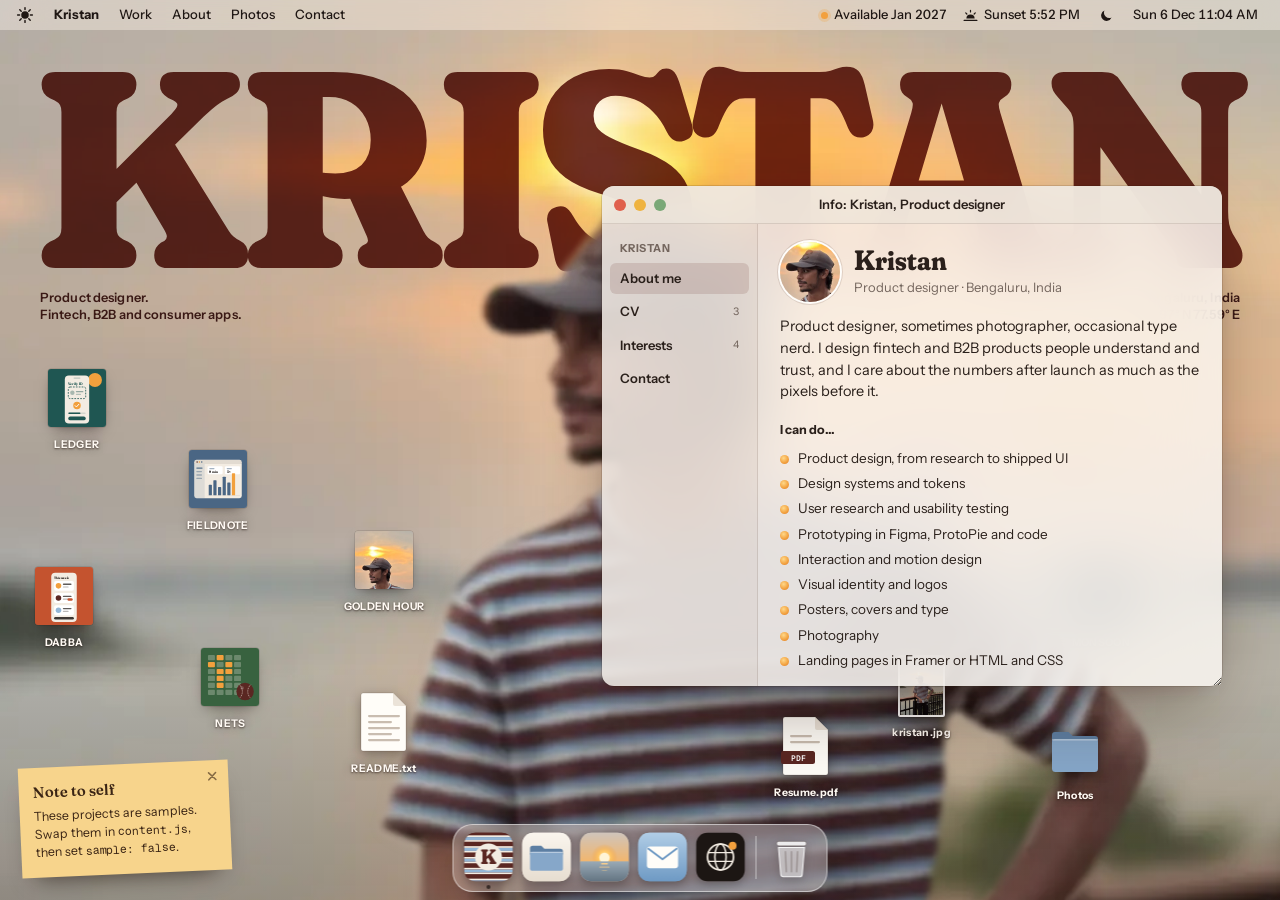
==== index.html @ abff225b "Add desktop-style portfolio built around the sunset photo A one-page portfolio laid out as a desktop" ====
<!doctype html>
<html lang="en">
<head>
<meta charset="utf-8">
<meta name="viewport" content="width=device-width, initial-scale=1, viewport-fit=cover">
<title>Kristan OS</title>
<meta name="description" content="Kristan is a product designer in Bengaluru. Open the files on this desktop to see projects, photos and how to get in touch.">
<meta property="og:title" content="Kristan OS">
<meta property="og:description" content="The portfolio of Kristan, a product designer in Bengaluru, set up as a desktop.">
<meta property="og:image" content="assets/kristan.webp">
<meta name="theme-color" content="#b9aea6">
<!-- BUILD:HEAD -->
<link rel="preconnect" href="https://fonts.googleapis.com">
<link rel="preconnect" href="https://fonts.gstatic.com" crossorigin>
<link rel="stylesheet" href="https://fonts.googleapis.com/css2?family=Fraunces:ital,opsz,wght,SOFT,WONK@0,9..144,100..900,0..100,0..1;1,9..144,100..900,0..100,0..1&family=Instrument+Sans:ital,wdth,wght@0,75..100,400..700;1,75..100,400..700&family=Geist+Mono:wght@400..600&display=swap">
<link rel="preload" as="image" href="assets/wall.webp">
<link rel="preload" as="image" href="assets/wall-person.webp">
<link rel="stylesheet" href="styles.css">
<script>
  try {
    var t = localStorage.getItem("kos-theme");
    if (t === "dark" || t === "light") document.documentElement.setAttribute("data-theme", t);
  } catch (e) {}
  document.documentElement.classList.add("js");
</script>
<!-- /BUILD:HEAD -->
</head>
<body>
<!-- BUILD:BODY -->
<div class="os booting" id="os">

  <div class="wall" id="wall">
    <img class="wall-img wall-bg" id="wallBg" src="assets/wall.webp" alt="" width="1200" height="1600" decoding="async">
    <h1 class="masthead" id="masthead"><span class="mh-word" id="mhWord">Kristan</span><i class="mh-probe" id="mhProbe" aria-hidden="true"></i><span class="sr-only">, product designer in Bengaluru</span></h1>
    <img class="wall-img wall-fg" id="wallFg" src="assets/wall-person.webp" alt="" width="1200" height="1600" decoding="async">
    <div class="wall-shade" aria-hidden="true"></div>
  </div>

  <header class="menubar" id="menubar">
    <div class="mb-left">
      <button class="mb-btn mb-logo" id="logoBtn" type="button" aria-haspopup="menu" aria-expanded="false" aria-controls="logoMenu" aria-label="Site menu"></button>
      <button class="mb-btn mb-app" type="button" data-open="about" id="mbName">Kristan</button>
      <nav class="mb-menus" aria-label="Windows">
        <button class="mb-btn" type="button" data-open="work">Work</button>
        <button class="mb-btn" type="button" data-open="about">About</button>
        <button class="mb-btn" type="button" data-open="photos">Photos</button>
        <button class="mb-btn" type="button" data-open="mail">Contact</button>
      </nav>
    </div>
    <div class="mb-right">
      <span class="mb-item mb-status" id="mbStatus" hidden><i aria-hidden="true"></i><span></span></span>
      <span class="mb-item mb-sunset" id="mbSunset" hidden></span>
      <button class="mb-btn mb-theme" id="themeBtn" type="button"></button>
      <span class="mb-item mb-clock" id="mbClock"></span>
    </div>
    <div class="menu" id="logoMenu" role="menu" aria-labelledby="logoBtn" hidden>
      <button type="button" role="menuitem" data-open="system">About this desktop</button>
      <hr>
      <button type="button" role="menuitem" data-action="cleanup">Clean up icons</button>
      <button type="button" role="menuitem" data-action="closeall">Close all windows</button>
      <hr>
      <button type="button" role="menuitem" data-action="theme">Switch appearance</button>
    </div>
  </header>

  <main class="desktop" id="desktop" aria-label="Desktop">
    <p class="coverline coverline-l" id="coverL"></p>
    <p class="coverline coverline-r" id="coverR"></p>
    <ul class="icons" id="icons" aria-label="Files on the desktop"></ul>
    <div class="band" id="band" hidden></div>
    <aside class="sticky" id="sticky" hidden></aside>
    <p class="hint" id="hint" role="status" aria-live="polite"></p>
  </main>

  <div class="windows" id="windows"></div>

  <nav class="dock" id="dock" aria-label="Dock"><ul class="dock-row" id="dockRow"></ul></nav>

  <div class="toast" id="toast" role="status" aria-live="polite"></div>

  <noscript><p class="noscript">This desktop needs JavaScript. Write to Kristan at hello@kristan.design.</p></noscript>
</div>
<script src="content.js"></script>
<script src="main.js"></script>
<!-- /BUILD:BODY -->
</body>
</html>
---- styles.css ----
/* Layout: a desktop. The sunset photo is the wallpaper, the name sits behind the head like a
   magazine masthead, files float around it, windows open on top and a dock sits at the bottom. */
:root {
  /* Palette, taken from the photo */
  --sun: #f2a03d;        /* the sun breaking through */
  --oxblood: #5a2722;    /* shirt stripe */
  --sky-stripe: #93b6d6; /* shirt stripe */
  --cream: #f3ece2;      /* shirt stripe */
  --ink: #1c1613;        /* track pants */

  --font-display: "Fraunces", "Iowan Old Style", "Palatino Linotype", Georgia, serif;
  --font-ui: "Instrument Sans", ui-sans-serif, system-ui, -apple-system, "Segoe UI", Roboto, sans-serif;
  --font-mono: "Geist Mono", ui-monospace, "SF Mono", Menlo, Consolas, monospace;

  --bg: #b4aaa3;
  --masthead: #6e2f27;
  --masthead-blend: multiply;
  --coverline: #3a1915;
  --label: #fffaf4;
  --label-shadow: rgb(30 16 12 / 0.62);
  --select: #5a2722;
  --select-fg: #fff7ee;
  --focus: #5a2722;

  --win-bg: rgb(250 246 241 / 0.86);
  --win-panel: #fffdfa;
  --win-line: rgb(70 45 35 / 0.13);
  --win-fg: #2a201b;
  --win-muted: #74665e;
  --win-title: rgb(236 228 219 / 0.6);
  --win-side: rgb(90 50 35 / 0.045);
  --win-shadow: 0 34px 80px -24px rgb(45 22 12 / 0.5), 0 10px 24px -12px rgb(45 22 12 / 0.25), 0 0 0 0.5px rgb(45 22 12 / 0.28);
  --link: #8c3a26;
  --chip: rgb(90 39 34 / 0.08);
  --chip-strong: rgb(90 39 34 / 0.14);

  --bar-bg: rgb(250 244 236 / 0.42);
  --bar-fg: #1f1714;
  --bar-hover: rgb(40 20 10 / 0.1);
  --menu-bg: rgb(250 246 240 / 0.92);
  --dock-bg: rgb(255 250 244 / 0.3);
  --dock-line: rgb(255 255 255 / 0.5);
  --wall-bright: 1;
  --sticky: #f7d48c;
  --sticky-fg: #3a2414;

  --light-close: #e0604c;
  --light-min: #efb340;
  --light-zoom: #7aa877;
  --light-off: rgb(70 45 35 / 0.18);

  --bar-h: 30px;
  --dock-reserve: 96px;
  color-scheme: light;
}

@media (prefers-color-scheme: dark) {
  :root:not([data-theme="light"]) {
    --bg: #1d1714;
    --masthead: #f7dcbc;
    --masthead-blend: normal;
    --coverline: #fff3e6;
    --select: #b8543a;
    --select-fg: #ffffff;
    --focus: #f2a03d;
    --win-bg: rgb(33 26 23 / 0.86);
    --win-panel: rgb(255 238 222 / 0.05);
    --win-line: rgb(255 228 205 / 0.11);
    --win-fg: #f3eae0;
    --win-muted: #b5a598;
    --win-title: rgb(52 42 37 / 0.55);
    --win-side: rgb(255 230 210 / 0.035);
    --win-shadow: 0 34px 80px -20px rgb(0 0 0 / 0.7), 0 0 0 0.5px rgb(255 230 210 / 0.16);
    --link: #f1a780;
    --chip: rgb(255 220 190 / 0.08);
    --chip-strong: rgb(255 220 190 / 0.15);
    --bar-bg: rgb(26 19 16 / 0.5);
    --bar-fg: #f6ede4;
    --bar-hover: rgb(255 240 225 / 0.14);
    --menu-bg: rgb(38 30 26 / 0.94);
    --dock-bg: rgb(32 24 20 / 0.4);
    --dock-line: rgb(255 240 225 / 0.14);
    --wall-bright: 0.64;
    --light-off: rgb(255 228 205 / 0.18);
    color-scheme: dark;
  }
}
:root[data-theme="dark"] {
  --bg: #1d1714;
  --masthead: #f7dcbc;
  --masthead-blend: normal;
  --coverline: #fff3e6;
  --select: #b8543a;
  --select-fg: #ffffff;
  --focus: #f2a03d;
  --win-bg: rgb(33 26 23 / 0.86);
  --win-panel: rgb(255 238 222 / 0.05);
  --win-line: rgb(255 228 205 / 0.11);
  --win-fg: #f3eae0;
  --win-muted: #b5a598;
  --win-title: rgb(52 42 37 / 0.55);
  --win-side: rgb(255 230 210 / 0.035);
  --win-shadow: 0 34px 80px -20px rgb(0 0 0 / 0.7), 0 0 0 0.5px rgb(255 230 210 / 0.16);
  --link: #f1a780;
  --chip: rgb(255 220 190 / 0.08);
  --chip-strong: rgb(255 220 190 / 0.15);
  --bar-bg: rgb(26 19 16 / 0.5);
  --bar-fg: #f6ede4;
  --bar-hover: rgb(255 240 225 / 0.14);
  --menu-bg: rgb(38 30 26 / 0.94);
  --dock-bg: rgb(32 24 20 / 0.4);
  --dock-line: rgb(255 240 225 / 0.14);
  --wall-bright: 0.64;
  --light-off: rgb(255 228 205 / 0.18);
  color-scheme: dark;
}

/* ---------- Base ---------- */
*, *::before, *::after { box-sizing: border-box; }
[hidden] { display: none !important; }
html { height: 100%; }
body {
  height: 100%;
  margin: 0;
  overflow: hidden;
  background: var(--bg);
  color: var(--win-fg);
  font: 400 14px/1.5 var(--font-ui);
  -webkit-font-smoothing: antialiased;
  -webkit-tap-highlight-color: transparent;
}
button { font: inherit; color: inherit; }
img { max-width: 100%; }
:focus-visible { outline: 2px solid var(--focus); outline-offset: 2px; }
.sr-only {
  position: absolute !important; width: 1px; height: 1px; padding: 0; margin: -1px;
  overflow: hidden; clip: rect(0 0 0 0); white-space: nowrap; border: 0;
}

.os {
  position: relative;
  height: 100%;
  overflow: hidden;
  isolation: isolate;
  user-select: none;
  -webkit-user-select: none;
}

/* ---------- Wallpaper ---------- */
.wall {
  position: absolute;
  inset: 0;
  z-index: 0;
  overflow: hidden;
  background: #b9afa8;
  animation: focus-pull 1.5s cubic-bezier(0.2, 0.7, 0.2, 1) both;
}
@keyframes focus-pull {
  from { filter: blur(22px) saturate(1.25); transform: scale(1.05); }
}
.wall-img {
  position: absolute;
  filter: brightness(var(--wall-bright));
  inset: 0;
  width: 100%;
  height: 100%;
  object-fit: cover;
  object-position: 46% 30%;
  max-width: none;
  pointer-events: none;
}
.js .wall-img { inset: auto; }
.wall-bg { z-index: 0; }
.wall-fg { z-index: 2; }
.wall-shade {
  position: absolute;
  inset: 0;
  z-index: 3;
  pointer-events: none;
  background: linear-gradient(to top, rgb(20 10 6 / 0.22), rgb(20 10 6 / 0) 26%);
}

.masthead {
  position: absolute;
  z-index: 1;
  left: 0;
  top: 9%;
  margin: 0;
  font-family: var(--font-display);
  font-weight: 800;
  font-size: 17vw;
  font-variation-settings: "opsz" 144, "SOFT" 100, "WONK" 0;
  line-height: 1;
  letter-spacing: -0.035em;
  text-transform: uppercase;
  white-space: nowrap;
  color: var(--masthead);
  mix-blend-mode: var(--masthead-blend);
  pointer-events: none;
  user-select: none;
}
.mh-word { display: inline-block; }
.mh-probe { display: inline-block; width: 0; height: 0; vertical-align: baseline; }

/* ---------- Menu bar ---------- */
.menubar {
  position: absolute;
  z-index: 50;
  inset: 0 0 auto 0;
  height: calc(var(--bar-h) + env(safe-area-inset-top, 0px));
  padding-top: env(safe-area-inset-top, 0px);
  padding-left: max(16px, env(safe-area-inset-left, 0px));
  padding-right: max(16px, env(safe-area-inset-right, 0px));
  display: flex;
  align-items: center;
  justify-content: space-between;
  gap: 12px;
  background: var(--bar-bg);
  -webkit-backdrop-filter: blur(22px) saturate(1.6);
  backdrop-filter: blur(22px) saturate(1.6);
  color: var(--bar-fg);
  font-size: 13px;
  font-weight: 500;
}
.mb-left, .mb-right, .mb-menus { display: flex; align-items: center; gap: 2px; min-width: 0; }
.mb-right { gap: 4px; }
.mb-btn {
  height: 24px;
  padding: 0 9px;
  border: 0;
  border-radius: 6px;
  background: none;
  cursor: default;
  white-space: nowrap;
  display: inline-flex;
  align-items: center;
  gap: 6px;
}
.mb-btn:hover, .mb-btn[aria-expanded="true"] { background: var(--bar-hover); }
.mb-logo { margin-left: -9px; }
.mb-logo svg { width: 18px; height: 18px; }
.mb-app { font-weight: 700; }
.mb-item { display: inline-flex; align-items: center; gap: 6px; padding: 0 6px; white-space: nowrap; font-variant-numeric: tabular-nums; }
.mb-status i {
  width: 7px; height: 7px; border-radius: 50%;
  background: var(--sun);
  box-shadow: 0 0 0 3px rgb(242 160 61 / 0.25);
}
.mb-sunset svg { width: 15px; height: 15px; }
.mb-theme svg { width: 15px; height: 15px; }

.menu {
  position: absolute;
  top: calc(var(--bar-h) + env(safe-area-inset-top, 0px) + 2px);
  left: max(8px, env(safe-area-inset-left, 0px));
  min-width: 220px;
  padding: 5px;
  border-radius: 10px;
  background: var(--menu-bg);
  -webkit-backdrop-filter: blur(24px);
  backdrop-filter: blur(24px);
  box-shadow: var(--win-shadow);
  color: var(--win-fg);
  display: flex;
  flex-direction: column;
}
.menu button {
  text-align: left;
  border: 0;
  background: none;
  padding: 5px 10px;
  border-radius: 6px;
  font-size: 13px;
}
.menu button:hover, .menu button:focus-visible { background: var(--select); color: var(--select-fg); outline: none; }
.menu hr { border: 0; border-top: 1px solid var(--win-line); margin: 4px 6px; }

/* ---------- Desktop ---------- */
.desktop {
  position: absolute;
  inset: 0;
  z-index: 10;
  margin: 0;
}
.coverline {
  position: absolute;
  margin: 0;
  max-width: 30ch;
  font-size: clamp(12px, 1vw, 14px);
  font-weight: 600;
  line-height: 1.35;
  letter-spacing: 0.01em;
  color: var(--coverline);
  text-wrap: balance;
}
.coverline-r { text-align: right; }
.coverline span { display: block; }
.coverline:empty { display: none; }

.icons { list-style: none; margin: 0; padding: 0; }
.icon-li {
  position: absolute;
  width: 108px;
  animation: pop 0.55s calc(0.55s + var(--i, 0) * 45ms) cubic-bezier(0.2, 1.3, 0.4, 1) backwards;
}
@keyframes pop {
  from { transform: translateY(10px) scale(0.86); opacity: 0.35; }
}
.icon-li.is-dragging { z-index: 5; animation: none; }
.icon {
  width: 100%;
  border: 0;
  padding: 4px 2px;
  background: none;
  display: flex;
  flex-direction: column;
  align-items: center;
  gap: 5px;
  cursor: default;
  touch-action: none;
  border-radius: 8px;
}
.icon:focus-visible { outline: none; }
.icon:focus-visible .icon-thumb { outline: 2px solid var(--label); outline-offset: 2px; }
.icon-thumb {
  width: 68px;
  height: 68px;
  display: grid;
  place-items: center;
  border-radius: 8px;
}
.icon-art {
  width: 58px;
  height: 58px;
  border-radius: 3px;
  overflow: hidden;
  box-shadow: 0 6px 14px -6px rgb(20 10 6 / 0.6), 0 0 0 0.5px rgb(20 10 6 / 0.2);
  display: block;
}
.icon-art svg, .icon-art img { display: block; width: 100%; height: 100%; object-fit: cover; }
.icon-photo {
  width: 47px;
  height: 62px;
  border: 2px solid #fff;
  border-radius: 2px;
  background: #fff;
}
.icon-doc { width: 52px; height: 62px; border-radius: 0; box-shadow: none; overflow: visible; filter: drop-shadow(0 4px 6px rgb(20 10 6 / 0.35)); }
.icon-label {
  max-width: 100%;
  padding: 1px 5px 2px;
  border-radius: 4px;
  font-size: 10.5px;
  font-weight: 700;
  line-height: 1.25;
  letter-spacing: 0.03em;
  text-align: center;
  color: var(--label);
  text-shadow: 0 1px 2px var(--label-shadow), 0 0 10px rgb(20 10 6 / 0.35);
  overflow-wrap: anywhere;
}
.icon-project .icon-label { text-transform: uppercase; }
.icon.is-selected .icon-thumb { background: rgb(255 250 244 / 0.24); box-shadow: inset 0 0 0 1px rgb(255 255 255 / 0.4); }
.icon.is-selected .icon-label { background: var(--select); color: var(--select-fg); text-shadow: none; }

.band {
  position: absolute;
  z-index: 6;
  border: 1px solid rgb(255 255 255 / 0.75);
  background: rgb(255 250 244 / 0.16);
  border-radius: 2px;
  pointer-events: none;
}

.sticky {
  position: absolute;
  z-index: 4;
  left: max(20px, env(safe-area-inset-left, 0px));
  bottom: calc(26px + env(safe-area-inset-bottom, 0px));
  width: 210px;
  padding: 14px 14px 16px;
  background: var(--sticky);
  color: var(--sticky-fg);
  font-size: 12.5px;
  line-height: 1.45;
  transform: rotate(-2.5deg);
  box-shadow: 0 14px 24px -14px rgb(30 15 8 / 0.7);
  user-select: text;
}
.sticky b { display: block; font-family: var(--font-display); font-size: 15px; font-weight: 600; margin-bottom: 4px; }
.sticky code { font-family: var(--font-mono); font-size: 11.5px; }
.sticky button {
  position: absolute; top: 4px; right: 4px;
  width: 24px; height: 24px; border: 0; border-radius: 50%;
  background: none; color: inherit; opacity: 0.6; display: grid; place-items: center;
}
.sticky button:hover { opacity: 1; background: rgb(0 0 0 / 0.08); }
.sticky button svg { width: 12px; height: 12px; }

.hint {
  position: absolute;
  z-index: 7;
  margin: 0;
  padding: 5px 10px;
  border-radius: 8px;
  background: var(--menu-bg);
  color: var(--win-fg);
  font-size: 12.5px;
  font-weight: 600;
  box-shadow: var(--win-shadow);
  pointer-events: none;
  white-space: nowrap;
  opacity: 0;
  transform: translateY(4px);
  transition: opacity 0.2s, transform 0.2s;
}
.hint.show { opacity: 1; transform: none; }

/* ---------- Windows ---------- */
.windows { position: absolute; inset: 0; z-index: 20; pointer-events: none; }
.win {
  position: absolute;
  display: flex;
  flex-direction: column;
  min-width: 300px;
  min-height: 200px;
  max-width: calc(100vw - 16px);
  border-radius: 12px;
  background: var(--win-bg);
  -webkit-backdrop-filter: blur(30px) saturate(1.5);
  backdrop-filter: blur(30px) saturate(1.5);
  box-shadow: var(--win-shadow);
  color: var(--win-fg);
  overflow: hidden;
  resize: both;
  pointer-events: auto;
  user-select: text;
  -webkit-user-select: text;
}
.win:focus { outline: none; }
.win.is-zoomed { border-radius: 10px; resize: none; }
.win-bar {
  flex: none;
  height: 38px;
  display: grid;
  grid-template-columns: 64px 1fr 64px;
  align-items: center;
  padding: 0 12px;
  border-bottom: 1px solid var(--win-line);
  background: var(--win-title);
  user-select: none;
  -webkit-user-select: none;
  touch-action: none;
  cursor: default;
}
.win-lights { display: flex; gap: 8px; }
.light {
  width: 12px; height: 12px; padding: 0;
  border: 0; border-radius: 50%;
  display: grid; place-items: center;
  color: rgb(60 20 10 / 0.7);
  cursor: default;
}
.light svg { width: 8px; height: 8px; opacity: 0; }
.win-lights:hover .light svg, .light:focus-visible svg { opacity: 1; }
.l-close { background: var(--light-close); }
.l-min { background: var(--light-min); }
.l-zoom { background: var(--light-zoom); }
.win:not(.is-front) .light { background: var(--light-off); }
.win-title {
  margin: 0;
  min-width: 0;
  text-align: center;
  font-size: 13px;
  font-weight: 600;
  white-space: nowrap;
  overflow: hidden;
  text-overflow: ellipsis;
}
.win:not(.is-front) .win-title { color: var(--win-muted); }
.win-body { flex: 1; min-height: 0; overflow: auto; overscroll-behavior: contain; }

/* Info (project) windows */
.info { padding-bottom: 18px; }
.info-head { display: flex; gap: 14px; align-items: center; padding: 16px 18px 14px; }
.info-thumb { flex: none; width: 54px; height: 54px; border-radius: 4px; overflow: hidden; box-shadow: 0 0 0 0.5px var(--win-line), 0 4px 10px -6px rgb(0 0 0 / 0.5); }
.info-thumb svg, .info-thumb img { display: block; width: 100%; height: 100%; object-fit: cover; }
.info-name { margin: 0; font-family: var(--font-display); font-size: 24px; font-weight: 600; line-height: 1.1; font-variation-settings: "opsz" 72, "SOFT" 60; }
.info-sub { margin: 3px 0 0; color: var(--win-muted); font-size: 13px; }
.panel {
  margin: 0 14px;
  padding: 12px 14px;
  border-radius: 8px;
  background: var(--win-panel);
  border: 1px solid var(--win-line);
  display: grid;
  gap: 8px;
}
.panel p { margin: 0; max-width: 62ch; }
.muted { color: var(--win-muted); }
.sec { padding: 0 18px; margin-top: 12px; }
.sec > summary {
  list-style: none;
  display: flex;
  align-items: center;
  gap: 6px;
  padding: 4px 0;
  font-size: 12.5px;
  font-weight: 700;
  cursor: default;
}
.sec > summary::-webkit-details-marker { display: none; }
.sec > summary::before {
  content: "";
  width: 0; height: 0;
  border-left: 5px solid currentColor;
  border-top: 4px solid transparent;
  border-bottom: 4px solid transparent;
  transition: transform 0.15s;
}
.sec[open] > summary::before { transform: rotate(90deg); }
.sec-body { padding: 6px 0 2px 12px; }
.kv { display: grid; grid-template-columns: max-content 1fr; gap: 5px 16px; margin: 0; font-size: 13px; }
.kv dt { color: var(--win-muted); }
.kv dd { margin: 0; min-width: 0; }
.path span { white-space: nowrap; }
.path span + span::before { content: "›"; margin: 0 6px; color: var(--win-muted); }
.stats { display: grid; grid-template-columns: repeat(auto-fit, minmax(130px, 1fr)); gap: 8px; }
.stat { padding: 10px 12px; border-radius: 8px; background: var(--chip); }
.stat-v { display: block; font-family: var(--font-display); font-size: 22px; font-weight: 600; line-height: 1.15; font-variant-numeric: tabular-nums; font-variation-settings: "opsz" 48, "SOFT" 60; }
.stat-l { display: block; font-size: 12px; color: var(--win-muted); margin-top: 2px; }
.steps { margin: 0; padding: 0; list-style: none; display: grid; gap: 10px; counter-reset: step; }
.steps li { display: grid; grid-template-columns: 24px 1fr; gap: 2px 8px; font-size: 13px; counter-increment: step; }
.steps li::before { content: counter(step); grid-row: span 2; font-family: var(--font-mono); font-size: 11px; color: var(--win-muted); padding-top: 2px; }
.steps b { font-weight: 600; }
.steps span { color: var(--win-muted); }
.preview {
  border-radius: 8px;
  overflow: hidden;
  aspect-ratio: 16 / 10;
  max-width: 100%;
  display: grid;
  place-items: center;
}
.preview > svg { width: 62%; height: auto; max-height: 92%; aspect-ratio: 1; border-radius: 4px; box-shadow: 0 20px 40px -18px rgb(0 0 0 / 0.6); }
.preview-gallery { display: grid; grid-template-columns: 1.4fr 1fr; grid-template-rows: 1fr 1fr; gap: 6px; aspect-ratio: 16 / 10; }
.preview-gallery img { width: 100%; height: 100%; object-fit: cover; border-radius: 6px; display: block; min-height: 0; }
.preview-gallery img:first-child { grid-row: span 2; }
.links { display: flex; flex-wrap: wrap; gap: 8px; padding: 14px 18px 0; }

.btn {
  display: inline-flex;
  align-items: center;
  gap: 6px;
  min-height: 30px;
  padding: 4px 12px;
  border-radius: 7px;
  border: 1px solid var(--win-line);
  background: var(--win-panel);
  color: var(--win-fg);
  font-size: 13px;
  font-weight: 600;
  text-decoration: none;
  cursor: pointer;
}
.btn:hover { background: var(--chip-strong); }
.btn svg { width: 12px; height: 12px; }
.btn-primary { background: var(--select); border-color: transparent; color: var(--select-fg); }
.btn-primary:hover { background: var(--select); filter: brightness(1.12); }
a { color: var(--link); }

/* About window */
.split { display: grid; grid-template-columns: 156px 1fr; height: 100%; min-height: 0; }
.side {
  display: flex;
  flex-direction: column;
  gap: 2px;
  padding: 10px 8px;
  background: var(--win-side);
  border-right: 1px solid var(--win-line);
  overflow: auto;
}
.side-h { margin: 6px 10px 4px; font-size: 11px; font-weight: 700; color: var(--win-muted); letter-spacing: 0.04em; text-transform: uppercase; }
.tab {
  display: flex;
  align-items: center;
  justify-content: space-between;
  gap: 8px;
  padding: 6px 10px;
  border: 0;
  border-radius: 6px;
  background: none;
  text-align: left;
  font-size: 13px;
  font-weight: 600;
  cursor: default;
}
.tab:hover { background: var(--chip); }
.tab[aria-selected="true"] { background: var(--chip-strong); }
.tab small { font-family: var(--font-mono); font-size: 10.5px; font-weight: 400; color: var(--win-muted); }
.pane { padding: 18px 22px 24px; overflow: auto; min-width: 0; }
.pane[hidden] { display: none; }
.who { display: flex; align-items: center; gap: 14px; margin-bottom: 14px; }
.who img { width: 60px; height: 60px; border-radius: 50%; object-fit: cover; box-shadow: 0 0 0 2px var(--win-panel), 0 0 0 3px var(--win-line); }
.who h3 { margin: 0; font-family: var(--font-display); font-size: 28px; font-weight: 700; line-height: 1; font-variation-settings: "opsz" 96, "SOFT" 100; }
.who p { margin: 4px 0 0; color: var(--win-muted); font-size: 13px; }
.lede { margin: 0 0 16px; max-width: 60ch; font-size: 14.5px; }
.pane-h { margin: 18px 0 8px; font-size: 12.5px; font-weight: 700; }
.pane-h:first-child { margin-top: 0; }
.cando { list-style: none; margin: 0; padding: 0; display: grid; gap: 5px; font-size: 13.5px; }
.cando li { display: flex; gap: 9px; align-items: baseline; }
.cando li::before {
  content: "";
  flex: none;
  width: 9px; height: 9px;
  border-radius: 50%;
  transform: translateY(1px);
  background: radial-gradient(circle at 40% 35%, #ffd889, var(--sun) 60%, #d9772a);
}
.rows { list-style: none; margin: 0; padding: 0; display: grid; }
.rows li { display: grid; grid-template-columns: 104px 1fr; gap: 12px; padding: 8px 0; border-bottom: 1px solid var(--win-line); font-size: 13.5px; }
.rows li:last-child { border-bottom: 0; }
.rows .yr { font-family: var(--font-mono); font-size: 12px; color: var(--win-muted); padding-top: 1px; font-variant-numeric: tabular-nums; }
.rows b { font-weight: 600; display: block; }
.rows span { color: var(--win-muted); }
.chips { display: flex; flex-wrap: wrap; gap: 6px; list-style: none; margin: 0; padding: 0; }
.chips li { padding: 3px 9px; border-radius: 999px; background: var(--chip); font-size: 12.5px; font-weight: 500; }
.cards { display: grid; grid-template-columns: repeat(auto-fit, minmax(190px, 1fr)); gap: 8px; }
.card { padding: 12px 14px; border-radius: 8px; background: var(--win-panel); border: 1px solid var(--win-line); }
.card b { display: block; font-family: var(--font-display); font-size: 16px; font-weight: 600; margin-bottom: 3px; font-variation-settings: "opsz" 36, "SOFT" 60; }
.card p { margin: 0; font-size: 13px; color: var(--win-muted); }
.copyline {
  display: flex;
  align-items: center;
  gap: 8px;
  flex-wrap: wrap;
  padding: 10px 12px;
  border-radius: 8px;
  background: var(--win-panel);
  border: 1px solid var(--win-line);
}
.copyline output, .copyline .addr { font-family: var(--font-mono); font-size: 13.5px; user-select: all; -webkit-user-select: all; flex: 1; min-width: 0; overflow-wrap: anywhere; }

/* Finder list */
.finder { font-size: 13px; }
.finder-head, .finder-row { display: grid; grid-template-columns: minmax(0, 1fr) 130px 56px; gap: 12px; align-items: center; padding: 0 16px; }
.finder-head { position: sticky; top: 0; height: 30px; font-size: 11.5px; font-weight: 700; color: var(--win-muted); border-bottom: 1px solid var(--win-line); background: var(--win-bg); z-index: 1; }
.finder ul { list-style: none; margin: 0; padding: 4px 6px 10px; }
.finder-row { width: 100%; min-height: 40px; border: 0; border-radius: 6px; background: none; text-align: left; padding: 4px 10px; cursor: default; }
.finder li:nth-child(odd) .finder-row { background: var(--win-side); }
.finder-row:hover, .finder-row:focus-visible { background: var(--select) !important; color: var(--select-fg); outline: none; }
.finder-row:hover .muted, .finder-row:focus-visible .muted { color: inherit; opacity: 0.85; }
.finder-name { display: flex; align-items: center; gap: 10px; font-weight: 600; min-width: 0; }
.finder-name > span:last-child { overflow: hidden; text-overflow: ellipsis; white-space: nowrap; }
.finder-thumb { flex: none; width: 26px; height: 26px; border-radius: 3px; overflow: hidden; box-shadow: 0 0 0 0.5px var(--win-line); }
.finder-thumb svg, .finder-thumb img { display: block; width: 100%; height: 100%; object-fit: cover; }
.finder-foot { padding: 8px 16px; font-size: 11.5px; color: var(--win-muted); border-top: 1px solid var(--win-line); text-align: center; }

/* Photos */
.photos { padding: 12px; }
.photo-grid { display: grid; grid-template-columns: repeat(auto-fill, minmax(150px, 1fr)); gap: 6px; }
.photo-cell { padding: 0; border: 0; background: none; aspect-ratio: 1; border-radius: 6px; overflow: hidden; cursor: zoom-in; }
.photo-cell img { width: 100%; height: 100%; object-fit: cover; display: block; transition: transform 0.4s; }
.photo-cell:hover img { transform: scale(1.04); }
.viewer { display: grid; grid-template-rows: 1fr auto; height: 100%; min-height: 0; }
.viewer-stage { position: relative; min-height: 0; background: rgb(0 0 0 / 0.04); }
.viewer-stage img { position: absolute; inset: 12px; width: calc(100% - 24px); height: calc(100% - 24px); object-fit: contain; display: block; }
.viewer-bar { display: flex; align-items: center; gap: 10px; padding: 10px 14px; border-top: 1px solid var(--win-line); font-size: 13px; }
.viewer-bar p { margin: 0; flex: 1; min-width: 0; }
.viewer-bar .count { font-family: var(--font-mono); font-size: 11.5px; color: var(--win-muted); }
.icon-btn {
  width: 30px; height: 30px; flex: none;
  display: grid; place-items: center;
  border-radius: 7px; border: 1px solid var(--win-line);
  background: var(--win-panel); cursor: pointer;
}
.icon-btn:hover { background: var(--chip-strong); }
.icon-btn svg { width: 14px; height: 14px; }

/* Preview (single image) */
.pv { display: grid; grid-template-rows: 1fr auto; height: 100%; }
.pv-stage { position: relative; min-height: 0; background: rgb(0 0 0 / 0.05); }
.pv-stage img { position: absolute; inset: 0; width: 100%; height: 100%; object-fit: contain; display: block; }
.pv-meta { padding: 8px 14px; font-size: 12px; color: var(--win-muted); border-top: 1px solid var(--win-line); display: flex; justify-content: space-between; gap: 12px; font-family: var(--font-mono); }

/* Mail */
.mail { display: grid; grid-template-rows: auto auto 1fr auto; height: 100%; }
.mail-row { display: grid; grid-template-columns: 64px 1fr auto; align-items: center; gap: 8px; padding: 6px 16px; border-bottom: 1px solid var(--win-line); font-size: 13px; min-height: 40px; }
.mail-row label, .mail-row .lbl { color: var(--win-muted); }
.mail input, .mail textarea {
  width: 100%;
  border: 0;
  background: none;
  color: var(--win-fg);
  font: inherit;
  font-size: 14px;
  padding: 4px 0;
}
.mail input:focus, .mail textarea:focus { outline: none; }
.mail textarea { resize: none; padding: 14px 16px; min-height: 140px; line-height: 1.55; }
.mail-foot { display: flex; align-items: center; justify-content: space-between; gap: 10px; padding: 10px 14px; border-top: 1px solid var(--win-line); flex-wrap: wrap; }
.mail-foot p { margin: 0; font-size: 12px; color: var(--win-muted); }

/* Links, Trash, System */
.list-pad { padding: 10px; }
.linkrow {
  display: grid;
  grid-template-columns: 1fr auto auto;
  gap: 12px;
  align-items: center;
  padding: 10px 12px;
  border-radius: 8px;
  color: var(--win-fg);
  text-decoration: none;
  font-size: 13.5px;
}
.linkrow:hover, .linkrow:focus-visible { background: var(--select); color: var(--select-fg); outline: none; }
.linkrow:hover .muted, .linkrow:focus-visible .muted { color: inherit; opacity: 0.85; }
.linkrow b { font-weight: 600; }
.linkrow svg { width: 12px; height: 12px; }
.trash-row { display: grid; grid-template-columns: 30px 1fr; gap: 10px; padding: 8px 12px; align-items: center; font-size: 13px; }
.trash-row .fi { width: 26px; height: 30px; }
.trash-row b { font-family: var(--font-mono); font-weight: 500; font-size: 12.5px; display: block; }
.trash-empty { padding: 30px 16px; text-align: center; color: var(--win-muted); font-size: 13px; }
.sys { padding: 26px 22px 22px; display: grid; justify-items: center; gap: 4px; text-align: center; }
.sys-logo { width: 84px; height: 84px; margin-bottom: 8px; }
.sys h3 { margin: 0; font-family: var(--font-display); font-size: 28px; font-weight: 700; font-variation-settings: "opsz" 96, "SOFT" 100; }
.sys > p { margin: 0 0 12px; color: var(--win-muted); font-size: 12.5px; }
.sys .kv { text-align: left; font-size: 12.5px; }

/* ---------- Dock ---------- */
.dock {
  position: absolute;
  z-index: 40;
  left: 50%;
  bottom: calc(8px + env(safe-area-inset-bottom, 0px));
  transform: translateX(-50%);
  max-width: calc(100% - 32px);
  animation: dock-in 0.7s 0.35s cubic-bezier(0.2, 0.9, 0.3, 1) backwards;
}
@keyframes dock-in { from { transform: translate(-50%, 24px); } }
.dock-row {
  list-style: none;
  margin: 0;
  display: flex;
  align-items: flex-end;
  gap: 6px;
  height: 68px;
  padding: 7px 9px 8px;
  border-radius: 20px;
  background: var(--dock-bg);
  border: 1px solid var(--dock-line);
  -webkit-backdrop-filter: blur(26px) saturate(1.6);
  backdrop-filter: blur(26px) saturate(1.6);
  box-shadow: 0 16px 40px -18px rgb(20 10 6 / 0.55);
}
.dock-item { --s: 1; position: relative; width: calc(52px * var(--s)); height: calc(52px * var(--s)); flex: none; transition: width 0.14s ease-out, height 0.14s ease-out; }
.dock.is-tracking .dock-item { transition: width 0.06s linear, height 0.06s linear; }
.dock-btn { display: block; width: 100%; height: 100%; padding: 0; border: 0; background: none; cursor: default; border-radius: 13px; }
.dock-btn svg { display: block; width: 100%; height: 100%; filter: drop-shadow(0 3px 5px rgb(20 10 6 / 0.3)); }
.dock-btn:focus-visible { outline: 2px solid var(--label); outline-offset: 3px; }
.dock-dot {
  position: absolute;
  left: 50%;
  bottom: -6px;
  width: 4px; height: 4px;
  margin-left: -2px;
  border-radius: 50%;
  background: var(--bar-fg);
  opacity: 0;
  transition: opacity 0.2s;
}
.dock-item.is-open .dock-dot { opacity: 0.75; }
.dock-sep { width: 1px; align-self: stretch; margin: 4px 3px; background: var(--dock-line); flex: none; }
.dock-tip {
  position: absolute;
  bottom: calc(100% + 12px);
  left: 50%;
  transform: translateX(-50%);
  padding: 4px 10px;
  border-radius: 7px;
  background: var(--menu-bg);
  color: var(--win-fg);
  font-size: 12.5px;
  font-weight: 600;
  white-space: nowrap;
  box-shadow: var(--win-shadow);
  opacity: 0;
  pointer-events: none;
  transition: opacity 0.12s;
}
.dock-item:hover .dock-tip, .dock-btn:focus-visible + .dock-tip { opacity: 1; }
.dock-item.is-bouncing { animation: bounce 0.6s cubic-bezier(0.3, 0.7, 0.4, 1); }
@keyframes bounce { 30% { transform: translateY(-16px); } 60% { transform: translateY(0); } 78% { transform: translateY(-5px); } }

/* ---------- Toast ---------- */
.toast {
  position: absolute;
  z-index: 60;
  top: calc(var(--bar-h) + env(safe-area-inset-top, 0px) + 12px);
  left: 50%;
  transform: translate(-50%, -8px);
  padding: 8px 14px;
  border-radius: 10px;
  background: var(--menu-bg);
  color: var(--win-fg);
  box-shadow: var(--win-shadow);
  font-size: 13px;
  font-weight: 600;
  opacity: 0;
  pointer-events: none;
  transition: opacity 0.2s, transform 0.2s;
}
.toast.show { opacity: 1; transform: translate(-50%, 0); }
.noscript { position: absolute; z-index: 70; inset: auto 16px 120px; padding: 12px 16px; border-radius: 10px; background: var(--menu-bg); color: var(--win-fg); }

/* ---------- Cover art type ---------- */
.cv-type { font-family: var(--font-display); font-variation-settings: "opsz" 144, "SOFT" 100; }
.cv-mono { font-family: var(--font-mono); }

/* ---------- Phones ---------- */
@media (max-width: 719px) {
  :root { --bar-h: 32px; --dock-reserve: 88px; }
  .mb-menus, .mb-sunset, .mb-status { display: none !important; }
  .coverline { font-size: 11.5px; }
  .icons { transition: opacity 0.2s, visibility 0.2s; }
  .os.has-sheet .icons, .os.has-sheet .coverline { opacity: 0; visibility: hidden; }
  .icon-li { width: 25%; }
  .icon-thumb { width: 62px; height: 62px; }
  .icon-art { width: 56px; height: 56px; border-radius: 12px; }
  .icon-photo { width: 44px; height: 58px; border-radius: 4px; }
  .icon-doc { width: 48px; height: 58px; border-radius: 0; }
  .icon-label { font-size: 10.5px; text-transform: none !important; letter-spacing: 0.01em; }
  .sticky { display: none; }
  .win {
    left: max(8px, env(safe-area-inset-left, 0px)) !important;
    right: max(8px, env(safe-area-inset-right, 0px));
    top: calc(var(--bar-h) + env(safe-area-inset-top, 0px) + 8px) !important;
    bottom: calc(var(--dock-reserve) + env(safe-area-inset-bottom, 0px));
    width: auto !important;
    height: auto !important;
    max-width: none;
    min-width: 0;
    resize: none;
    border-radius: 14px;
  }
  .split { grid-template-columns: 1fr; grid-template-rows: auto 1fr; }
  .side { flex-direction: row; overflow-x: auto; border-right: 0; border-bottom: 1px solid var(--win-line); padding: 8px; }
  .side-h { display: none; }
  .tab { flex: none; }
  .tab small { display: none; }
  .pane { padding: 16px 16px 22px; }
  .rows li { grid-template-columns: 1fr; gap: 0; }
  .finder-head, .finder-row { grid-template-columns: minmax(0, 1fr) 46px; }
  .finder-kind { display: none; }
  .dock-row { height: 66px; gap: 8px; padding: 7px 10px 8px; }
  .dock-item { width: 50px; height: 50px; }
  .dock-trash, .dock-sep { display: none; }
}

@media (prefers-reduced-motion: reduce) {
  *, *::before, *::after { animation: none !important; transition: none !important; }
}
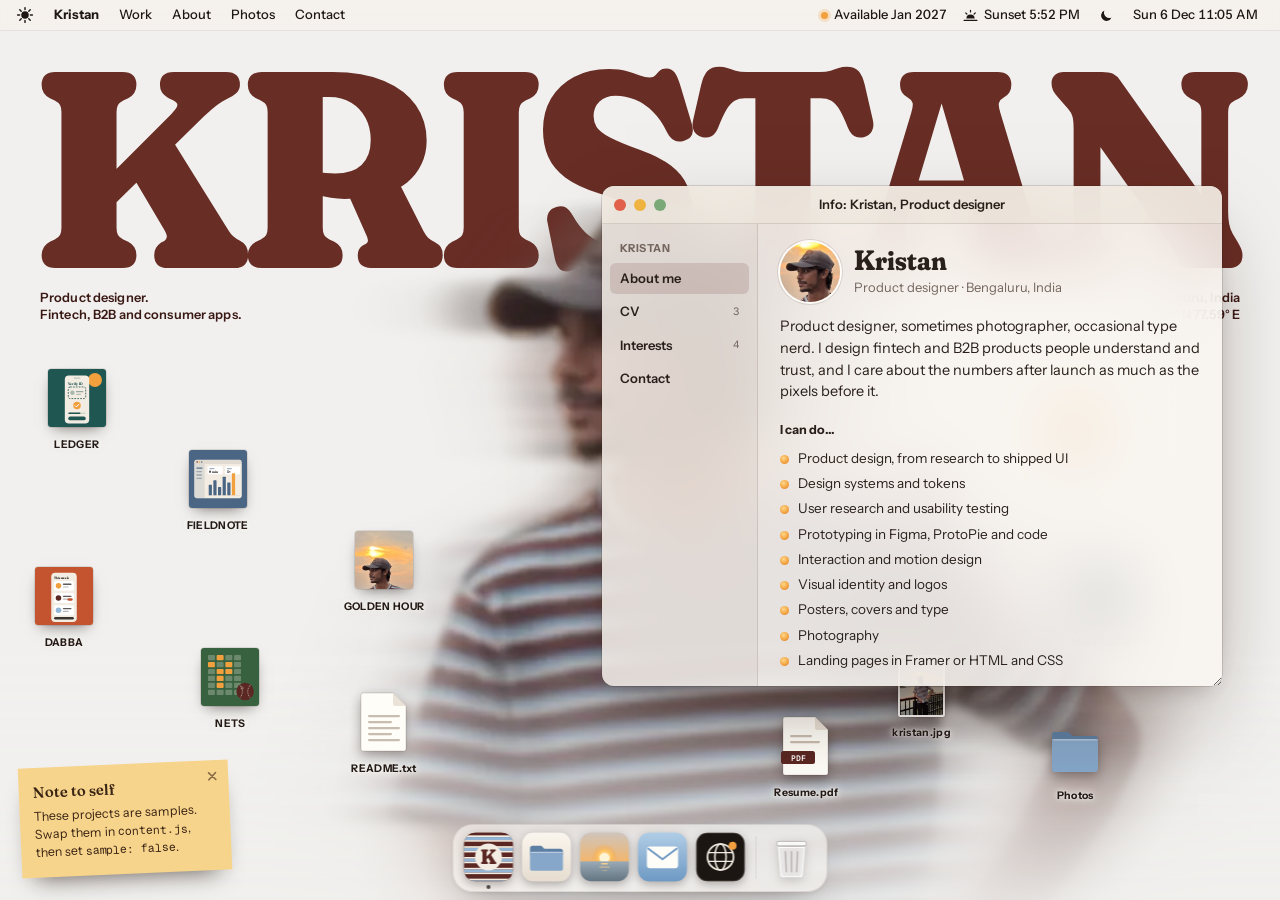
==== commit 5a048616: "Put the portrait on a plain white desktop with motion blur Replace the blurred lake-and-sky backgrou" ====
--- a/index.html
+++ b/index.html
@@ -8,12 +8,11 @@
 <meta property="og:title" content="Kristan OS">
 <meta property="og:description" content="The portfolio of Kristan, a product designer in Bengaluru, set up as a desktop.">
 <meta property="og:image" content="assets/kristan.webp">
-<meta name="theme-color" content="#b9aea6">
+<meta name="theme-color" content="#f1f0ee">
 <!-- BUILD:HEAD -->
 <link rel="preconnect" href="https://fonts.googleapis.com">
 <link rel="preconnect" href="https://fonts.gstatic.com" crossorigin>
 <link rel="stylesheet" href="https://fonts.googleapis.com/css2?family=Fraunces:ital,opsz,wght,SOFT,WONK@0,9..144,100..900,0..100,0..1;1,9..144,100..900,0..100,0..1&family=Instrument+Sans:ital,wdth,wght@0,75..100,400..700;1,75..100,400..700&family=Geist+Mono:wght@400..600&display=swap">
-<link rel="preload" as="image" href="assets/wall.webp">
 <link rel="preload" as="image" href="assets/wall-person.webp">
 <link rel="stylesheet" href="styles.css">
 <script>
@@ -30,10 +29,9 @@
 <div class="os booting" id="os">
 
   <div class="wall" id="wall">
-    <img class="wall-img wall-bg" id="wallBg" src="assets/wall.webp" alt="" width="1200" height="1600" decoding="async">
+    <img class="wall-img wall-bg" id="wallBg" alt="" width="1200" height="1600" decoding="async" hidden>
     <h1 class="masthead" id="masthead"><span class="mh-word" id="mhWord">Kristan</span><i class="mh-probe" id="mhProbe" aria-hidden="true"></i><span class="sr-only">, product designer in Bengaluru</span></h1>
     <img class="wall-img wall-fg" id="wallFg" src="assets/wall-person.webp" alt="" width="1200" height="1600" decoding="async">
-    <div class="wall-shade" aria-hidden="true"></div>
   </div>
 
   <header class="menubar" id="menubar">
--- a/styles.css
+++ b/styles.css
@@ -12,12 +12,13 @@
   --font-ui: "Instrument Sans", ui-sans-serif, system-ui, -apple-system, "Segoe UI", Roboto, sans-serif;
   --font-mono: "Geist Mono", ui-monospace, "SF Mono", Menlo, Consolas, monospace;
 
-  --bg: #b4aaa3;
+  --wall: #f1f0ee;       /* the plain desktop, as in the reference */
+  --bg: #f1f0ee;
   --masthead: #6e2f27;
   --masthead-blend: multiply;
   --coverline: #3a1915;
-  --label: #fffaf4;
-  --label-shadow: rgb(30 16 12 / 0.62);
+  --label: #241a16;
+  --label-halo: rgb(246 244 241 / 0.95);
   --select: #5a2722;
   --select-fg: #fff7ee;
   --focus: #5a2722;
@@ -38,8 +39,9 @@
   --bar-fg: #1f1714;
   --bar-hover: rgb(40 20 10 / 0.1);
   --menu-bg: rgb(250 246 240 / 0.92);
-  --dock-bg: rgb(255 250 244 / 0.3);
-  --dock-line: rgb(255 255 255 / 0.5);
+  --dock-bg: rgb(255 253 250 / 0.55);
+  --dock-line: rgb(60 35 25 / 0.1);
+  --bar-line: rgb(60 35 25 / 0.07);
   --wall-bright: 1;
   --sticky: #f7d48c;
   --sticky-fg: #3a2414;
@@ -49,6 +51,9 @@
   --light-zoom: #7aa877;
   --light-off: rgb(70 45 35 / 0.18);
 
+  --fade-from: 72%;
+  --fade-mid: 92%;
+  --fade-to: 104%;
   --bar-h: 30px;
   --dock-reserve: 96px;
   color-scheme: light;
@@ -56,7 +61,11 @@
 
 @media (prefers-color-scheme: dark) {
   :root:not([data-theme="light"]) {
-    --bg: #1d1714;
+    --wall: #161210;
+    --bg: #161210;
+    --label: #f6eee6;
+    --label-halo: rgb(14 10 8 / 0.9);
+    --bar-line: rgb(255 240 225 / 0.06);
     --masthead: #f7dcbc;
     --masthead-blend: normal;
     --coverline: #fff3e6;
@@ -80,13 +89,17 @@
     --menu-bg: rgb(38 30 26 / 0.94);
     --dock-bg: rgb(32 24 20 / 0.4);
     --dock-line: rgb(255 240 225 / 0.14);
-    --wall-bright: 0.64;
+    --wall-bright: 0.86;
     --light-off: rgb(255 228 205 / 0.18);
     color-scheme: dark;
   }
 }
 :root[data-theme="dark"] {
-  --bg: #1d1714;
+  --wall: #161210;
+  --bg: #161210;
+  --label: #f6eee6;
+  --label-halo: rgb(14 10 8 / 0.9);
+  --bar-line: rgb(255 240 225 / 0.06);
   --masthead: #f7dcbc;
   --masthead-blend: normal;
   --coverline: #fff3e6;
@@ -110,7 +123,7 @@
   --menu-bg: rgb(38 30 26 / 0.94);
   --dock-bg: rgb(32 24 20 / 0.4);
   --dock-line: rgb(255 240 225 / 0.14);
-  --wall-bright: 0.64;
+  --wall-bright: 0.86;
   --light-off: rgb(255 228 205 / 0.18);
   color-scheme: dark;
 }
@@ -152,8 +165,13 @@
   inset: 0;
   z-index: 0;
   overflow: hidden;
-  background: #b9afa8;
+  background: var(--wall);
   animation: focus-pull 1.5s cubic-bezier(0.2, 0.7, 0.2, 1) both;
+}
+/* On the plain desktop the figure dissolves into the background towards the bottom. */
+.wall.is-plain {
+  -webkit-mask-image: linear-gradient(to bottom, #000 var(--fade-from), rgb(0 0 0 / 0.35) var(--fade-mid), transparent var(--fade-to));
+  mask-image: linear-gradient(to bottom, #000 var(--fade-from), rgb(0 0 0 / 0.35) var(--fade-mid), transparent var(--fade-to));
 }
 @keyframes focus-pull {
   from { filter: blur(22px) saturate(1.25); transform: scale(1.05); }
@@ -172,13 +190,6 @@
 .js .wall-img { inset: auto; }
 .wall-bg { z-index: 0; }
 .wall-fg { z-index: 2; }
-.wall-shade {
-  position: absolute;
-  inset: 0;
-  z-index: 3;
-  pointer-events: none;
-  background: linear-gradient(to top, rgb(20 10 6 / 0.22), rgb(20 10 6 / 0) 26%);
-}
 
 .masthead {
   position: absolute;
@@ -216,6 +227,7 @@
   justify-content: space-between;
   gap: 12px;
   background: var(--bar-bg);
+  box-shadow: 0 1px 0 var(--bar-line);
   -webkit-backdrop-filter: blur(22px) saturate(1.6);
   backdrop-filter: blur(22px) saturate(1.6);
   color: var(--bar-fg);
@@ -356,18 +368,18 @@
   letter-spacing: 0.03em;
   text-align: center;
   color: var(--label);
-  text-shadow: 0 1px 2px var(--label-shadow), 0 0 10px rgb(20 10 6 / 0.35);
+  text-shadow: 0 0 2px var(--label-halo), 0 0 6px var(--label-halo), 0 0 12px var(--label-halo);
   overflow-wrap: anywhere;
 }
 .icon-project .icon-label { text-transform: uppercase; }
-.icon.is-selected .icon-thumb { background: rgb(255 250 244 / 0.24); box-shadow: inset 0 0 0 1px rgb(255 255 255 / 0.4); }
+.icon.is-selected .icon-thumb { background: var(--chip-strong); box-shadow: inset 0 0 0 1px var(--win-line); }
 .icon.is-selected .icon-label { background: var(--select); color: var(--select-fg); text-shadow: none; }
 
 .band {
   position: absolute;
   z-index: 6;
-  border: 1px solid rgb(255 255 255 / 0.75);
-  background: rgb(255 250 244 / 0.16);
+  border: 1px solid var(--select);
+  background: var(--chip);
   border-radius: 2px;
   pointer-events: none;
 }
@@ -752,7 +764,7 @@
   border: 1px solid var(--dock-line);
   -webkit-backdrop-filter: blur(26px) saturate(1.6);
   backdrop-filter: blur(26px) saturate(1.6);
-  box-shadow: 0 16px 40px -18px rgb(20 10 6 / 0.55);
+  box-shadow: 0 16px 40px -18px rgb(20 10 6 / 0.45), 0 2px 6px -2px rgb(20 10 6 / 0.12);
 }
 .dock-item { --s: 1; position: relative; width: calc(52px * var(--s)); height: calc(52px * var(--s)); flex: none; transition: width 0.14s ease-out, height 0.14s ease-out; }
 .dock.is-tracking .dock-item { transition: width 0.06s linear, height 0.06s linear; }
@@ -820,7 +832,7 @@
 
 /* ---------- Phones ---------- */
 @media (max-width: 719px) {
-  :root { --bar-h: 32px; --dock-reserve: 88px; }
+  :root { --bar-h: 32px; --dock-reserve: 88px; --fade-from: 46%; --fade-mid: 62%; --fade-to: 80%; }
   .mb-menus, .mb-sunset, .mb-status { display: none !important; }
   .coverline { font-size: 11.5px; }
   .icons { transition: opacity 0.2s, visibility 0.2s; }
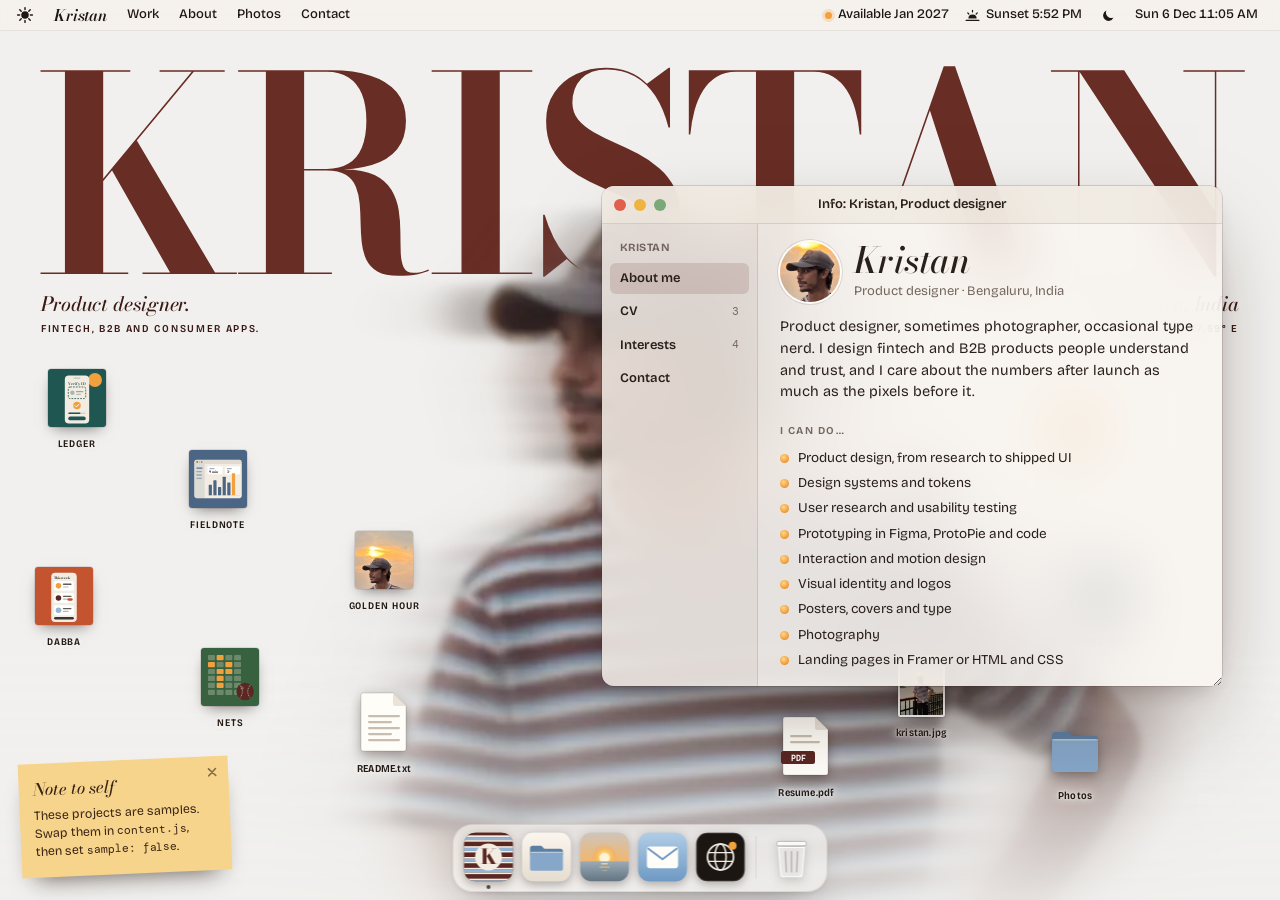
==== commit 3594f750: "Switch to a fashion-magazine type system Set the name in Bodoni Moda, a high-contrast Didone, so the" ====
--- a/index.html
+++ b/index.html
@@ -12,7 +12,7 @@
 <!-- BUILD:HEAD -->
 <link rel="preconnect" href="https://fonts.googleapis.com">
 <link rel="preconnect" href="https://fonts.gstatic.com" crossorigin>
-<link rel="stylesheet" href="https://fonts.googleapis.com/css2?family=Fraunces:ital,opsz,wght,SOFT,WONK@0,9..144,100..900,0..100,0..1;1,9..144,100..900,0..100,0..1&family=Instrument+Sans:ital,wdth,wght@0,75..100,400..700;1,75..100,400..700&family=Geist+Mono:wght@400..600&display=swap">
+<link rel="stylesheet" href="https://fonts.googleapis.com/css2?family=Bodoni+Moda:ital,opsz,wght@0,6..96,400..900;1,6..96,400..900&family=Bricolage+Grotesque:opsz,wdth,wght@12..96,75..100,200..800&family=DM+Mono:ital,wght@0,400;0,500;1,400&display=swap">
 <link rel="preload" as="image" href="assets/wall-person.webp">
 <link rel="stylesheet" href="styles.css">
 <script>
--- a/styles.css
+++ b/styles.css
@@ -8,9 +8,10 @@
   --cream: #f3ece2;      /* shirt stripe */
   --ink: #1c1613;        /* track pants */
 
-  --font-display: "Fraunces", "Iowan Old Style", "Palatino Linotype", Georgia, serif;
-  --font-ui: "Instrument Sans", ui-sans-serif, system-ui, -apple-system, "Segoe UI", Roboto, sans-serif;
-  --font-mono: "Geist Mono", ui-monospace, "SF Mono", Menlo, Consolas, monospace;
+  /* Type: a fashion-magazine cover. Didone masthead and italic headings, a characterful grotesk for the interface. */
+  --font-display: "Bodoni Moda", "Didot", "Bodoni 72", "Playfair Display", Georgia, serif;
+  --font-ui: "Bricolage Grotesque", ui-sans-serif, system-ui, -apple-system, "Segoe UI", Roboto, sans-serif;
+  --font-mono: "DM Mono", ui-monospace, "SF Mono", Menlo, Consolas, monospace;
 
   --wall: #f1f0ee;       /* the plain desktop, as in the reference */
   --bg: #f1f0ee;
@@ -198,11 +199,11 @@
   top: 9%;
   margin: 0;
   font-family: var(--font-display);
-  font-weight: 800;
+  font-weight: 640;
   font-size: 17vw;
-  font-variation-settings: "opsz" 144, "SOFT" 100, "WONK" 0;
+  font-variation-settings: "opsz" 34;
   line-height: 1;
-  letter-spacing: -0.035em;
+  letter-spacing: -0.02em;
   text-transform: uppercase;
   white-space: nowrap;
   color: var(--masthead);
@@ -251,7 +252,7 @@
 .mb-btn:hover, .mb-btn[aria-expanded="true"] { background: var(--bar-hover); }
 .mb-logo { margin-left: -9px; }
 .mb-logo svg { width: 18px; height: 18px; }
-.mb-app { font-weight: 700; }
+.mb-app { font-family: var(--font-display); font-style: italic; font-weight: 600; font-size: 16px; letter-spacing: -0.01em; }
 .mb-item { display: inline-flex; align-items: center; gap: 6px; padding: 0 6px; white-space: nowrap; font-variant-numeric: tabular-nums; }
 .mb-status i {
   width: 7px; height: 7px; border-radius: 50%;
@@ -297,16 +298,29 @@
 .coverline {
   position: absolute;
   margin: 0;
-  max-width: 30ch;
-  font-size: clamp(12px, 1vw, 14px);
-  font-weight: 600;
-  line-height: 1.35;
-  letter-spacing: 0.01em;
+  max-width: 34ch;
   color: var(--coverline);
   text-wrap: balance;
 }
 .coverline-r { text-align: right; }
 .coverline span { display: block; }
+.coverline span:first-child {
+  font-family: var(--font-display);
+  font-style: italic;
+  font-weight: 500;
+  font-size: clamp(17px, 1.55vw, 24px);
+  line-height: 1.1;
+  letter-spacing: -0.005em;
+}
+.coverline span + span {
+  margin-top: 6px;
+  font-size: 10.5px;
+  font-weight: 600;
+  font-stretch: 90%;
+  line-height: 1.4;
+  letter-spacing: 0.16em;
+  text-transform: uppercase;
+}
 .coverline:empty { display: none; }
 
 .icons { list-style: none; margin: 0; padding: 0; }
@@ -363,15 +377,16 @@
   padding: 1px 5px 2px;
   border-radius: 4px;
   font-size: 10.5px;
-  font-weight: 700;
+  font-weight: 650;
+  font-stretch: 88%;
   line-height: 1.25;
-  letter-spacing: 0.03em;
+  letter-spacing: 0.02em;
   text-align: center;
   color: var(--label);
   text-shadow: 0 0 2px var(--label-halo), 0 0 6px var(--label-halo), 0 0 12px var(--label-halo);
   overflow-wrap: anywhere;
 }
-.icon-project .icon-label { text-transform: uppercase; }
+.icon-project .icon-label { text-transform: uppercase; letter-spacing: 0.09em; font-size: 10px; }
 .icon.is-selected .icon-thumb { background: var(--chip-strong); box-shadow: inset 0 0 0 1px var(--win-line); }
 .icon.is-selected .icon-label { background: var(--select); color: var(--select-fg); text-shadow: none; }
 
@@ -399,7 +414,7 @@
   box-shadow: 0 14px 24px -14px rgb(30 15 8 / 0.7);
   user-select: text;
 }
-.sticky b { display: block; font-family: var(--font-display); font-size: 15px; font-weight: 600; margin-bottom: 4px; }
+.sticky b { display: block; font-family: var(--font-display); font-style: italic; font-size: 17px; font-weight: 500; margin-bottom: 4px; }
 .sticky code { font-family: var(--font-mono); font-size: 11.5px; }
 .sticky button {
   position: absolute; top: 4px; right: 4px;
@@ -497,7 +512,7 @@
 .info-head { display: flex; gap: 14px; align-items: center; padding: 16px 18px 14px; }
 .info-thumb { flex: none; width: 54px; height: 54px; border-radius: 4px; overflow: hidden; box-shadow: 0 0 0 0.5px var(--win-line), 0 4px 10px -6px rgb(0 0 0 / 0.5); }
 .info-thumb svg, .info-thumb img { display: block; width: 100%; height: 100%; object-fit: cover; }
-.info-name { margin: 0; font-family: var(--font-display); font-size: 24px; font-weight: 600; line-height: 1.1; font-variation-settings: "opsz" 72, "SOFT" 60; }
+.info-name { margin: 0; font-family: var(--font-display); font-style: italic; font-size: 30px; font-weight: 500; line-height: 1.05; letter-spacing: -0.01em; }
 .info-sub { margin: 3px 0 0; color: var(--win-muted); font-size: 13px; }
 .panel {
   margin: 0 14px;
@@ -515,10 +530,12 @@
   list-style: none;
   display: flex;
   align-items: center;
-  gap: 6px;
+  gap: 7px;
   padding: 4px 0;
-  font-size: 12.5px;
-  font-weight: 700;
+  font-size: 10.5px;
+  font-weight: 650;
+  letter-spacing: 0.14em;
+  text-transform: uppercase;
   cursor: default;
 }
 .sec > summary::-webkit-details-marker { display: none; }
@@ -539,7 +556,7 @@
 .path span + span::before { content: "›"; margin: 0 6px; color: var(--win-muted); }
 .stats { display: grid; grid-template-columns: repeat(auto-fit, minmax(130px, 1fr)); gap: 8px; }
 .stat { padding: 10px 12px; border-radius: 8px; background: var(--chip); }
-.stat-v { display: block; font-family: var(--font-display); font-size: 22px; font-weight: 600; line-height: 1.15; font-variant-numeric: tabular-nums; font-variation-settings: "opsz" 48, "SOFT" 60; }
+.stat-v { display: block; font-family: var(--font-display); font-size: 23px; font-weight: 500; line-height: 1.15; white-space: nowrap; font-variant-numeric: lining-nums; }
 .stat-l { display: block; font-size: 12px; color: var(--win-muted); margin-top: 2px; }
 .steps { margin: 0; padding: 0; list-style: none; display: grid; gap: 10px; counter-reset: step; }
 .steps li { display: grid; grid-template-columns: 24px 1fr; gap: 2px 8px; font-size: 13px; counter-increment: step; }
@@ -614,10 +631,10 @@
 .pane[hidden] { display: none; }
 .who { display: flex; align-items: center; gap: 14px; margin-bottom: 14px; }
 .who img { width: 60px; height: 60px; border-radius: 50%; object-fit: cover; box-shadow: 0 0 0 2px var(--win-panel), 0 0 0 3px var(--win-line); }
-.who h3 { margin: 0; font-family: var(--font-display); font-size: 28px; font-weight: 700; line-height: 1; font-variation-settings: "opsz" 96, "SOFT" 100; }
+.who h3 { margin: 0; font-family: var(--font-display); font-style: italic; font-size: 36px; font-weight: 500; line-height: 1; letter-spacing: -0.015em; }
 .who p { margin: 4px 0 0; color: var(--win-muted); font-size: 13px; }
 .lede { margin: 0 0 16px; max-width: 60ch; font-size: 14.5px; }
-.pane-h { margin: 18px 0 8px; font-size: 12.5px; font-weight: 700; }
+.pane-h { margin: 20px 0 9px; font-size: 10.5px; font-weight: 650; letter-spacing: 0.14em; text-transform: uppercase; color: var(--win-muted); }
 .pane-h:first-child { margin-top: 0; }
 .cando { list-style: none; margin: 0; padding: 0; display: grid; gap: 5px; font-size: 13.5px; }
 .cando li { display: flex; gap: 9px; align-items: baseline; }
@@ -639,7 +656,7 @@
 .chips li { padding: 3px 9px; border-radius: 999px; background: var(--chip); font-size: 12.5px; font-weight: 500; }
 .cards { display: grid; grid-template-columns: repeat(auto-fit, minmax(190px, 1fr)); gap: 8px; }
 .card { padding: 12px 14px; border-radius: 8px; background: var(--win-panel); border: 1px solid var(--win-line); }
-.card b { display: block; font-family: var(--font-display); font-size: 16px; font-weight: 600; margin-bottom: 3px; font-variation-settings: "opsz" 36, "SOFT" 60; }
+.card b { display: block; font-family: var(--font-display); font-style: italic; font-size: 18px; font-weight: 500; margin-bottom: 3px; }
 .card p { margin: 0; font-size: 13px; color: var(--win-muted); }
 .copyline {
   display: flex;
@@ -736,7 +753,7 @@
 .trash-empty { padding: 30px 16px; text-align: center; color: var(--win-muted); font-size: 13px; }
 .sys { padding: 26px 22px 22px; display: grid; justify-items: center; gap: 4px; text-align: center; }
 .sys-logo { width: 84px; height: 84px; margin-bottom: 8px; }
-.sys h3 { margin: 0; font-family: var(--font-display); font-size: 28px; font-weight: 700; font-variation-settings: "opsz" 96, "SOFT" 100; }
+.sys h3 { margin: 0; font-family: var(--font-display); font-style: italic; font-size: 32px; font-weight: 500; }
 .sys > p { margin: 0 0 12px; color: var(--win-muted); font-size: 12.5px; }
 .sys .kv { text-align: left; font-size: 12.5px; }
 
@@ -827,14 +844,16 @@
 .noscript { position: absolute; z-index: 70; inset: auto 16px 120px; padding: 12px 16px; border-radius: 10px; background: var(--menu-bg); color: var(--win-fg); }
 
 /* ---------- Cover art type ---------- */
-.cv-type { font-family: var(--font-display); font-variation-settings: "opsz" 144, "SOFT" 100; }
+.cv-type { font-family: var(--font-display); }
 .cv-mono { font-family: var(--font-mono); }
 
 /* ---------- Phones ---------- */
 @media (max-width: 719px) {
   :root { --bar-h: 32px; --dock-reserve: 88px; --fade-from: 46%; --fade-mid: 62%; --fade-to: 80%; }
   .mb-menus, .mb-sunset, .mb-status { display: none !important; }
-  .coverline { font-size: 11.5px; }
+  .coverline span:first-child { font-size: 15px; }
+  .coverline span + span { margin-top: 4px; font-size: 8.5px; letter-spacing: 0.12em; }
+  .icon-project .icon-label { letter-spacing: 0.01em; font-size: 10.5px; }
   .icons { transition: opacity 0.2s, visibility 0.2s; }
   .os.has-sheet .icons, .os.has-sheet .coverline { opacity: 0; visibility: hidden; }
   .icon-li { width: 25%; }
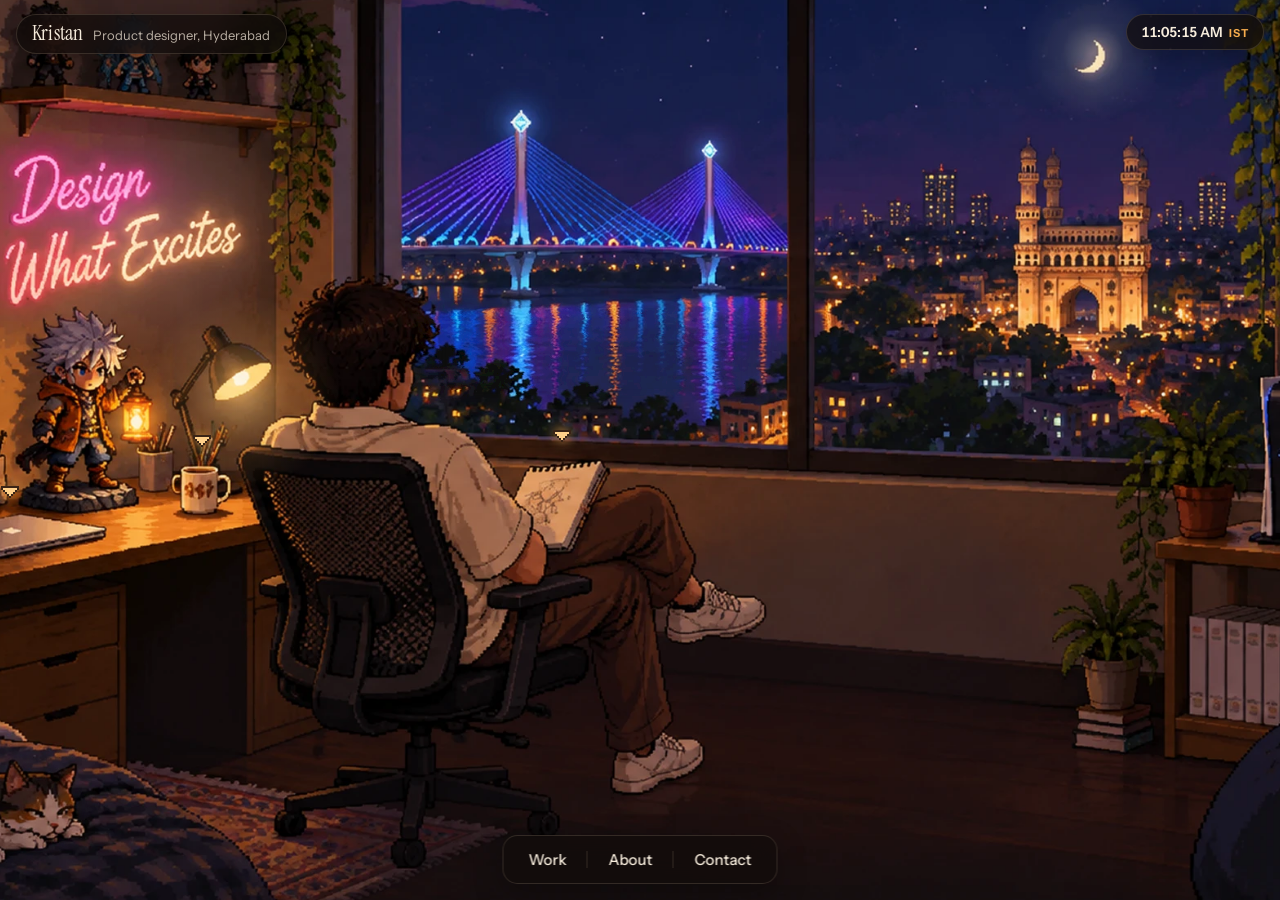
==== commit afaef087: "Turn the portfolio into an interactive night-time room The site root is now a pixel-art room looking" ====
--- a/index.html
+++ b/index.html
@@ -3,83 +3,73 @@
 <head>
 <meta charset="utf-8">
 <meta name="viewport" content="width=device-width, initial-scale=1, viewport-fit=cover">
-<title>Kristan OS</title>
-<meta name="description" content="Kristan is a product designer in Bengaluru. Open the files on this desktop to see projects, photos and how to get in touch.">
-<meta property="og:title" content="Kristan OS">
-<meta property="og:description" content="The portfolio of Kristan, a product designer in Bengaluru, set up as a desktop.">
-<meta property="og:image" content="assets/kristan.webp">
-<meta name="theme-color" content="#f1f0ee">
-<!-- BUILD:HEAD -->
+<title>Kristan · Design what excites</title>
+<meta name="description" content="Kristan is a product designer in Hyderabad. Look around the room: open the laptop for work, the sketchbook for the story, and the chai to get in touch.">
+<meta property="og:title" content="Kristan · Design what excites">
+<meta property="og:description" content="The portfolio of Kristan, a product designer in Hyderabad, set in a room at night.">
+<meta property="og:image" content="assets/room.webp">
+<meta name="theme-color" content="#0d0b14">
 <link rel="preconnect" href="https://fonts.googleapis.com">
 <link rel="preconnect" href="https://fonts.gstatic.com" crossorigin>
-<link rel="stylesheet" href="https://fonts.googleapis.com/css2?family=Bodoni+Moda:ital,opsz,wght@0,6..96,400..900;1,6..96,400..900&family=Bricolage+Grotesque:opsz,wdth,wght@12..96,75..100,200..800&family=DM+Mono:ital,wght@0,400;0,500;1,400&display=swap">
-<link rel="preload" as="image" href="assets/wall-person.webp">
-<link rel="stylesheet" href="styles.css">
-<script>
-  try {
-    var t = localStorage.getItem("kos-theme");
-    if (t === "dark" || t === "light") document.documentElement.setAttribute("data-theme", t);
-  } catch (e) {}
-  document.documentElement.classList.add("js");
-</script>
-<!-- /BUILD:HEAD -->
+<link rel="stylesheet" href="https://fonts.googleapis.com/css2?family=Gochi+Hand&family=Instrument+Sans:wdth,wght@75..100,400..700&family=Instrument+Serif:ital@0;1&family=VT323&display=swap">
+<link rel="preload" as="image" href="assets/room.webp" fetchpriority="high">
+<link rel="stylesheet" href="room.css">
+<script>document.documentElement.classList.add("js");</script>
 </head>
 <body>
-<!-- BUILD:BODY -->
-<div class="os booting" id="os">
+<div class="app is-loading" id="app">
 
-  <div class="wall" id="wall">
-    <img class="wall-img wall-bg" id="wallBg" alt="" width="1200" height="1600" decoding="async" hidden>
-    <h1 class="masthead" id="masthead"><span class="mh-word" id="mhWord">Kristan</span><i class="mh-probe" id="mhProbe" aria-hidden="true"></i><span class="sr-only">, product designer in Bengaluru</span></h1>
-    <img class="wall-img wall-fg" id="wallFg" src="assets/wall-person.webp" alt="" width="1200" height="1600" decoding="async">
+  <div class="room" id="room">
+    <div class="cam" id="cam">
+      <div class="stage" id="stage">
+        <img class="room-img" id="roomImg" src="assets/room.webp" width="2000" height="1125" decoding="async" fetchpriority="high"
+          alt="A pixel-art room at night. Someone sits in a desk chair with a sketchbook, looking out of a big window at Hyderabad: the Durgam Cheruvu cable bridge lit up over the lake and the Charminar glowing in the distance. A neon sign on the wall reads Design What Excites. There is a closed laptop, a lamp and a mug of chai on the desk, figurines on the shelves, a games console, a bean bag, and a cat asleep on the bed.">
+        <div class="fx" id="fx" aria-hidden="true"></div>
+        <div class="spots" id="spots" role="group" aria-label="Things in the room"></div>
+      </div>
+    </div>
   </div>
 
-  <header class="menubar" id="menubar">
-    <div class="mb-left">
-      <button class="mb-btn mb-logo" id="logoBtn" type="button" aria-haspopup="menu" aria-expanded="false" aria-controls="logoMenu" aria-label="Site menu"></button>
-      <button class="mb-btn mb-app" type="button" data-open="about" id="mbName">Kristan</button>
-      <nav class="mb-menus" aria-label="Windows">
-        <button class="mb-btn" type="button" data-open="work">Work</button>
-        <button class="mb-btn" type="button" data-open="about">About</button>
-        <button class="mb-btn" type="button" data-open="photos">Photos</button>
-        <button class="mb-btn" type="button" data-open="mail">Contact</button>
-      </nav>
-    </div>
-    <div class="mb-right">
-      <span class="mb-item mb-status" id="mbStatus" hidden><i aria-hidden="true"></i><span></span></span>
-      <span class="mb-item mb-sunset" id="mbSunset" hidden></span>
-      <button class="mb-btn mb-theme" id="themeBtn" type="button"></button>
-      <span class="mb-item mb-clock" id="mbClock"></span>
-    </div>
-    <div class="menu" id="logoMenu" role="menu" aria-labelledby="logoBtn" hidden>
-      <button type="button" role="menuitem" data-open="system">About this desktop</button>
-      <hr>
-      <button type="button" role="menuitem" data-action="cleanup">Clean up icons</button>
-      <button type="button" role="menuitem" data-action="closeall">Close all windows</button>
-      <hr>
-      <button type="button" role="menuitem" data-action="theme">Switch appearance</button>
-    </div>
+  <div class="veil" id="veil" aria-hidden="true"><p class="loader">switching on the lights<span>…</span></p></div>
+
+  <header class="hud">
+    <a class="hud-tag glass" id="hudTag" href="#about"><b id="hudName">Kristan</b><span id="hudRole">Product designer</span></a>
+    <p class="hud-clock glass" id="clock" aria-label="Local time"><span id="clockTime">--:--:-- --</span> <b id="clockTz">IST</b></p>
   </header>
 
-  <main class="desktop" id="desktop" aria-label="Desktop">
-    <p class="coverline coverline-l" id="coverL"></p>
-    <p class="coverline coverline-r" id="coverR"></p>
-    <ul class="icons" id="icons" aria-label="Files on the desktop"></ul>
-    <div class="band" id="band" hidden></div>
-    <aside class="sticky" id="sticky" hidden></aside>
-    <p class="hint" id="hint" role="status" aria-live="polite"></p>
-  </main>
+  <nav class="dock glass" aria-label="Pages">
+    <a href="#work" data-nav="work">Work</a>
+    <a href="#about" data-nav="about">About</a>
+    <a href="#contact" data-nav="contact">Contact</a>
+  </nav>
 
-  <div class="windows" id="windows"></div>
+  <p class="hint" id="hint" role="status" aria-live="polite"></p>
+  <p class="toast" id="toast" role="status" aria-live="polite"></p>
 
-  <nav class="dock" id="dock" aria-label="Dock"><ul class="dock-row" id="dockRow"></ul></nav>
+  <div class="pages" id="pages">
+    <section class="page page-about" id="page-about" aria-labelledby="aboutTitle" hidden></section>
+    <section class="page page-work" id="page-work" aria-labelledby="workTitle" hidden></section>
+    <section class="page page-contact" id="page-contact" aria-labelledby="contactTitle" hidden></section>
+  </div>
 
-  <div class="toast" id="toast" role="status" aria-live="polite"></div>
+  <svg class="defs" width="0" height="0" aria-hidden="true" focusable="false">
+    <filter id="ripple" x="0" y="0" width="100%" height="100%">
+      <feTurbulence type="fractalNoise" baseFrequency="0.006 0.09" numOctaves="2" seed="7" result="noise">
+        <animate attributeName="baseFrequency" dur="14s" values="0.006 0.09;0.008 0.12;0.006 0.09" repeatCount="indefinite"/>
+      </feTurbulence>
+      <feColorMatrix in="noise" type="matrix" values="1 0 0 0 0  0 0 0 0 0.5  0 0 0 0 0  0 0 0 0 1" result="flat"/>
+      <feDisplacementMap in="SourceGraphic" in2="flat" scale="7" xChannelSelector="R" yChannelSelector="G"/>
+    </filter>
+  </svg>
 
-  <noscript><p class="noscript">This desktop needs JavaScript. Write to Kristan at hello@kristan.design.</p></noscript>
+  <noscript>
+    <div class="noscript">
+      <h1>Kristan, product designer in Hyderabad</h1>
+      <p>This room needs JavaScript to walk around. You can still write to me at <a href="mailto:hello@kristan.design">hello@kristan.design</a>.</p>
+    </div>
+  </noscript>
 </div>
 <script src="content.js"></script>
-<script src="main.js"></script>
-<!-- /BUILD:BODY -->
+<script src="room.js"></script>
 </body>
 </html>
--- a/room.css
+++ b/room.css
@@ -0,0 +1,1200 @@
+/* =========================================================
+   The room. Plain CSS, no build step.
+   Colours come from the picture: night sky, neon pink, lamp amber, desk wood.
+   ========================================================= */
+
+:root {
+  --night: #0d0b14;
+  --ink: #f6ecdc;
+  --ink-2: rgba(246, 236, 220, 0.72);
+  --ink-3: rgba(246, 236, 220, 0.5);
+  --amber: #f5ac4e;
+  --amber-hi: #ffd08a;
+  --pink: #ff7cb6;
+  --glass: rgba(18, 13, 12, 0.74);
+  --glass-line: rgba(255, 226, 190, 0.14);
+
+  --f-pixel: "VT323", ui-monospace, "SFMono-Regular", Menlo, monospace;
+  --f-serif: "Instrument Serif", "Iowan Old Style", Georgia, serif;
+  --f-sans: "Instrument Sans", system-ui, -apple-system, "Segoe UI", sans-serif;
+  --f-hand: "Gochi Hand", "Bradley Hand", "Segoe Print", cursive;
+
+  --vh: 100vh;
+  --ease: cubic-bezier(0.66, 0, 0.2, 1);
+  --ease-out: cubic-bezier(0.16, 1, 0.3, 1);
+  --zoom: 1.05s;
+  color-scheme: dark;
+}
+@supports (height: 100dvh) {
+  :root { --vh: 100dvh; }
+}
+
+*, *::before, *::after { box-sizing: border-box; }
+html, body { margin: 0; height: 100%; }
+body {
+  background: var(--night);
+  color: var(--ink);
+  font-family: var(--f-sans);
+  overflow: hidden;
+  -webkit-font-smoothing: antialiased;
+  -moz-osx-font-smoothing: grayscale;
+  text-rendering: optimizeLegibility;
+}
+button { font: inherit; color: inherit; }
+img { display: block; max-width: 100%; }
+a { color: inherit; }
+:focus-visible { outline: 2px solid var(--amber-hi); outline-offset: 3px; }
+.sr-only {
+  position: absolute; width: 1px; height: 1px; margin: -1px; padding: 0;
+  overflow: hidden; clip: rect(0 0 0 0); white-space: nowrap; border: 0;
+}
+.defs { position: absolute; width: 0; height: 0; overflow: hidden; }
+
+/* =========================================================
+   Room and camera
+   The picture is 2000 × 1125. --u is one picture pixel on screen,
+   so everything on top of it can be placed in picture pixels.
+   ========================================================= */
+
+.room {
+  position: fixed;
+  inset: 0;
+  overflow: hidden;
+  background: #07060b;
+}
+.cam {
+  --over: 1.02;
+  --W: calc(max(100vw, var(--vh) * 16 / 9) * var(--over));
+  --H: calc(var(--W) * 9 / 16);
+  --u: calc(var(--W) / 2000);
+  position: absolute;
+  left: 50%;
+  top: 50%;
+  width: var(--W);
+  height: var(--H);
+  margin: calc(var(--H) / -2) 0 0 calc(var(--W) / -2);
+  transform-origin: 0 0;
+  transition: transform var(--zoom) var(--ease), filter 0.45s ease;
+  will-change: transform;
+}
+.stage { position: absolute; inset: 0; }
+.room-img {
+  position: absolute;
+  inset: 0;
+  width: 100%;
+  height: 100%;
+  user-select: none;
+  -webkit-user-drag: none;
+  pointer-events: none;
+}
+.app.is-blurred .cam { filter: blur(10px) brightness(0.7); }
+.app.page-shown .room { visibility: hidden; }
+
+/* Tall or narrow screens: the room keeps its height and scrolls sideways. */
+@media (max-aspect-ratio: 5/4) {
+  .room {
+    overflow-x: auto;
+    overflow-y: hidden;
+    scrollbar-width: none;
+    overscroll-behavior-x: contain;
+  }
+  .room::-webkit-scrollbar { display: none; }
+  .cam { --over: 1; left: 0; margin-left: 0; }
+}
+.app.page-open .room,
+.app.is-zooming .room { overflow: hidden; }
+
+/* Place anything in picture pixels: style="--x;--y;--w;--h" */
+.at {
+  position: absolute;
+  left: calc(var(--x) * var(--u));
+  top: calc(var(--y) * var(--u));
+  width: calc(var(--w) * var(--u));
+  height: calc(var(--h) * var(--u));
+}
+/* A piece of the picture itself, lined up exactly on top of it. */
+.crop {
+  background: url(assets/room.webp) no-repeat;
+  background-size: var(--W) var(--H);
+  background-position: calc(var(--x) * var(--u) * -1) calc(var(--y) * var(--u) * -1);
+}
+.feather {
+  -webkit-mask-image: radial-gradient(closest-side, #000 60%, transparent);
+  mask-image: radial-gradient(closest-side, #000 60%, transparent);
+}
+.feather-rect {
+  -webkit-mask-image:
+    linear-gradient(90deg, transparent, #000 12%, #000 88%, transparent),
+    linear-gradient(180deg, transparent, #000 14%, #000 86%, transparent);
+  -webkit-mask-composite: source-in;
+  mask-image:
+    linear-gradient(90deg, transparent, #000 12%, #000 88%, transparent),
+    linear-gradient(180deg, transparent, #000 14%, #000 86%, transparent);
+  mask-composite: intersect;
+}
+
+/* =========================================================
+   Things that move in the room
+   ========================================================= */
+
+.fx { position: absolute; inset: 0; pointer-events: none; }
+.fx > * { pointer-events: none; }
+
+/* Neon sign: a darkened copy of the sign flashes on top when it flickers. */
+.fx-neon-off {
+  filter: brightness(0.36) saturate(0.3);
+  opacity: 0.94;
+}
+.fx-neon-glow {
+  background: radial-gradient(closest-side, rgba(255, 120, 180, 0.34), rgba(255, 170, 150, 0.12) 55%, transparent);
+  mix-blend-mode: screen;
+  opacity: 0;
+}
+.app.lit .fx-neon-off {
+  animation: neonOn 1.2s steps(1, end) both, neonFlicker 11s steps(1, end) 6s infinite;
+}
+.app.lit .fx-neon-glow {
+  animation: neonGlowOn 1.2s steps(1, end) both, neonGlowFlicker 11s steps(1, end) 6s infinite;
+}
+.app.neon-off .fx-neon-off { animation: none; opacity: 0.94; }
+.app.neon-off .fx-neon-glow { animation: none; opacity: 0; }
+
+@keyframes neonOn {
+  0% { opacity: 0.94; } 18% { opacity: 0.2; } 24% { opacity: 0.94; } 40% { opacity: 0.1; }
+  46% { opacity: 0.8; } 52% { opacity: 0; } 100% { opacity: 0; }
+}
+@keyframes neonGlowOn {
+  0% { opacity: 0; } 18% { opacity: 0.8; } 24% { opacity: 0; } 40% { opacity: 0.9; }
+  46% { opacity: 0.2; } 52% { opacity: 1; } 100% { opacity: 1; }
+}
+@keyframes neonFlicker {
+  0% { opacity: 0; } 86% { opacity: 0.9; } 86.5% { opacity: 0.15; } 87% { opacity: 0.94; }
+  87.8% { opacity: 0; } 95% { opacity: 0.6; } 95.4% { opacity: 0; } 100% { opacity: 0; }
+}
+@keyframes neonGlowFlicker {
+  0% { opacity: 1; } 86% { opacity: 0; } 86.5% { opacity: 0.85; } 87% { opacity: 0; }
+  87.8% { opacity: 1; } 95% { opacity: 0.4; } 95.4% { opacity: 1; } 100% { opacity: 1; }
+}
+
+/* Desk lamp */
+.fx-lamp-glow {
+  background: radial-gradient(closest-side, rgba(255, 200, 120, 0.5), rgba(255, 170, 80, 0.16) 50%, transparent);
+  mix-blend-mode: screen;
+  opacity: 0;
+  transition: opacity 0.3s ease;
+}
+.fx-lamp-off {
+  filter: brightness(0.5) saturate(0.7);
+  opacity: 1;
+  transition: opacity 0.3s ease;
+}
+.app.lit .fx-lamp-glow { opacity: 1; animation: breathe 5s ease-in-out infinite; transition-delay: 0.9s; }
+.app.lit .fx-lamp-off { opacity: 0; transition-delay: 0.9s; }
+.app.lit.lamp-off .fx-lamp-glow { opacity: 0; animation: none; transition-delay: 0s; }
+.app.lit.lamp-off .fx-lamp-off { opacity: 1; transition-delay: 0s; }
+
+/* Lantern in the figure's hand */
+.fx-lantern {
+  background: radial-gradient(closest-side, rgba(255, 176, 80, 0.55), rgba(255, 140, 40, 0.14) 55%, transparent);
+  mix-blend-mode: screen;
+  animation: flame 2.8s linear infinite;
+}
+
+/* Moon */
+.fx-moon {
+  background: radial-gradient(closest-side, rgba(255, 236, 190, 0.3), rgba(255, 236, 190, 0.08) 45%, transparent);
+  mix-blend-mode: screen;
+  animation: breathe 7s ease-in-out infinite;
+}
+
+/* Cable bridge: its lights drift through colours, like the real one. */
+.fx-bridge { display: none; }
+@supports (mask-mode: luminance) {
+  .fx-bridge {
+    display: block;
+    mask-image: url(assets/room.webp);
+    mask-size: var(--W) var(--H);
+    mask-repeat: no-repeat;
+    mask-position: calc(var(--x) * var(--u) * -1) calc(var(--y) * var(--u) * -1);
+    mask-mode: luminance;
+    opacity: 0;
+    animation: bridgeHue 22s ease-in-out infinite;
+  }
+}
+@keyframes bridgeHue {
+  0%, 100% { opacity: 0; filter: hue-rotate(0deg) saturate(1.2); }
+  20% { opacity: 1; filter: hue-rotate(-70deg) saturate(1.4); }
+  45% { opacity: 1; filter: hue-rotate(70deg) saturate(1.4); }
+  70% { opacity: 1; filter: hue-rotate(150deg) saturate(1.3); }
+  88% { opacity: 0.6; filter: hue-rotate(200deg) saturate(1.2); }
+}
+
+/* Lake: reflections wobble */
+.fx-water { filter: url(#ripple); }
+
+/* Stars, city windows and shooting stars */
+.fx-star {
+  position: absolute;
+  width: calc(var(--s, 3) * var(--u));
+  height: calc(var(--s, 3) * var(--u));
+  background: #fff;
+  box-shadow: 0 0 calc(5 * var(--u)) rgba(220, 230, 255, 0.9);
+  opacity: 0;
+  animation: twinkle var(--d, 4s) ease-in-out var(--delay, 0s) infinite;
+}
+.fx-light {
+  position: absolute;
+  width: calc(3 * var(--u));
+  height: calc(3 * var(--u));
+  background: #ffcf7a;
+  box-shadow: 0 0 calc(4 * var(--u)) rgba(255, 190, 90, 0.9);
+  opacity: 0;
+  animation: blink var(--d, 8s) steps(1, end) var(--delay, 0s) infinite;
+}
+.fx-sky { overflow: hidden; }
+.fx-meteor {
+  position: absolute;
+  left: 0;
+  top: 0;
+  width: calc(var(--len, 160) * var(--u));
+  height: calc(2.5 * var(--u));
+  border-radius: 99px;
+  background: linear-gradient(90deg, #fff, rgba(200, 215, 255, 0.6) 25%, rgba(200, 215, 255, 0));
+  box-shadow: 0 0 calc(6 * var(--u)) rgba(200, 215, 255, 0.6);
+  transform-origin: 0 50%;
+  opacity: 0;
+}
+
+/* Steam from the chai */
+.fx-steam i,
+.mug-steam i {
+  position: absolute;
+  bottom: 0;
+  left: var(--l, 40%);
+  width: 26%;
+  aspect-ratio: 1;
+  border-radius: 50%;
+  background: rgba(255, 246, 232, 0.5);
+  filter: blur(calc(2 * var(--u, 1px)));
+  opacity: 0;
+  animation: steam 3.4s ease-out var(--delay, 0s) infinite;
+}
+.fx-steam i:nth-child(1), .mug-steam i:nth-child(1) { --l: 22%; --delay: 0s; }
+.fx-steam i:nth-child(2), .mug-steam i:nth-child(2) { --l: 46%; --delay: 1.1s; }
+.fx-steam i:nth-child(3), .mug-steam i:nth-child(3) { --l: 34%; --delay: 2.2s; }
+
+/* The cat breathes and dreams */
+.fx-cat {
+  transform-origin: 60% 100%;
+  animation: catBreathe 4.2s ease-in-out infinite;
+}
+.fx-zzz b {
+  position: absolute;
+  left: 0;
+  bottom: 0;
+  font: 400 calc(var(--s, 22) * var(--u) * 1.3) / 1 var(--f-pixel);
+  color: #e3e7ff;
+  text-shadow: 0 0 calc(6 * var(--u)) rgba(170, 180, 255, 0.8);
+  opacity: 0;
+  animation: zzz 4.8s ease-out var(--delay, 0s) infinite;
+}
+.fx-zzz b:nth-child(1) { --s: 18; --delay: 0s; }
+.fx-zzz b:nth-child(2) { --s: 24; --delay: 1.6s; }
+.fx-zzz b:nth-child(3) { --s: 30; --delay: 3.2s; }
+.fx-heart {
+  position: absolute;
+  left: 0;
+  bottom: 0;
+  width: calc(26 * var(--u));
+  height: calc(24 * var(--u));
+  color: #ff7cb6;
+  filter: drop-shadow(0 0 calc(6 * var(--u)) rgba(255, 124, 182, 0.8));
+  animation: heart 1.6s ease-out forwards;
+}
+.fx-heart svg { width: 100%; height: 100%; shape-rendering: crispEdges; }
+
+@keyframes breathe { 0%, 100% { opacity: 0.75; } 50% { opacity: 1; } }
+@keyframes flame {
+  0%, 100% { opacity: 0.85; transform: scale(1); }
+  12% { opacity: 1; transform: scale(1.05); }
+  23% { opacity: 0.7; transform: scale(0.97); }
+  41% { opacity: 0.95; transform: scale(1.03); }
+  58% { opacity: 0.75; transform: scale(0.98); }
+  77% { opacity: 1; transform: scale(1.04); }
+}
+@keyframes twinkle { 0%, 100% { opacity: 0; transform: scale(0.6); } 50% { opacity: 1; transform: scale(1); } }
+@keyframes blink { 0% { opacity: 0; } 30% { opacity: 0.9; } 78% { opacity: 0; } 100% { opacity: 0; } }
+@keyframes steam {
+  0% { opacity: 0; transform: translate(0, 0) scale(0.6); }
+  25% { opacity: 0.85; }
+  100% { opacity: 0; transform: translate(30%, -260%) scale(1.5); }
+}
+@keyframes catBreathe { 0%, 100% { transform: scale(1, 1); } 50% { transform: scale(1.006, 1.022); } }
+@keyframes zzz {
+  0% { opacity: 0; transform: translate(0, 0) rotate(-10deg); }
+  15% { opacity: 1; }
+  100% { opacity: 0; transform: translate(calc(46 * var(--u)), calc(-80 * var(--u))) rotate(12deg); }
+}
+@keyframes heart {
+  0% { opacity: 0; transform: translateY(0) scale(0.4); }
+  20% { opacity: 1; transform: translateY(calc(-10 * var(--u))) scale(1.15); }
+  100% { opacity: 0; transform: translateY(calc(-70 * var(--u))) scale(1); }
+}
+
+/* Nothing in the room needs to move while a page covers it. */
+.app.page-shown .fx *,
+.app.page-shown .fx { animation-play-state: paused !important; }
+.app.page-shown .fx-water { filter: none; }
+
+/* =========================================================
+   Hotspots
+   ========================================================= */
+
+.spots { position: absolute; inset: 0; }
+.spot {
+  position: absolute;
+  margin: 0;
+  padding: 0;
+  border: 0;
+  border-radius: 4px;
+  background: transparent;
+  cursor: pointer;
+  -webkit-tap-highlight-color: transparent;
+  touch-action: manipulation;
+}
+.spot.primary { z-index: 2; }
+.spot:focus-visible { outline: none; }
+
+/* Game-style selection brackets */
+.spot-frame {
+  --c: var(--amber-hi);
+  --l: 14px;
+  --t: 2px;
+  position: absolute;
+  inset: -5px;
+  opacity: 0;
+  transform: scale(1.06);
+  transition: opacity 0.2s ease, transform 0.35s var(--ease-out);
+  background:
+    linear-gradient(var(--c), var(--c)) top left / var(--l) var(--t),
+    linear-gradient(var(--c), var(--c)) top left / var(--t) var(--l),
+    linear-gradient(var(--c), var(--c)) top right / var(--l) var(--t),
+    linear-gradient(var(--c), var(--c)) top right / var(--t) var(--l),
+    linear-gradient(var(--c), var(--c)) bottom left / var(--l) var(--t),
+    linear-gradient(var(--c), var(--c)) bottom left / var(--t) var(--l),
+    linear-gradient(var(--c), var(--c)) bottom right / var(--l) var(--t),
+    linear-gradient(var(--c), var(--c)) bottom right / var(--t) var(--l);
+  background-repeat: no-repeat;
+  filter: drop-shadow(0 0 5px rgba(245, 172, 78, 0.75));
+}
+.spot-frame::before {
+  content: "";
+  position: absolute;
+  inset: 5px;
+  border-radius: 3px;
+  background: rgba(255, 214, 160, 0.06);
+  box-shadow: inset 0 0 0 1px rgba(255, 214, 160, 0.18);
+}
+
+/* Label: a little pixel dialog box */
+.spot-tip {
+  --nudge: 0px;
+  position: absolute;
+  left: 50%;
+  bottom: calc(100% + 14px);
+  z-index: 3;
+  padding: 8px 11px 7px;
+  white-space: nowrap;
+  font: 400 19px/1 var(--f-pixel);
+  letter-spacing: 0.02em;
+  color: #fff1dc;
+  background: #17100d;
+  border: 2px solid rgba(255, 214, 160, 0.32);
+  clip-path: polygon(
+    0 3px, 3px 3px, 3px 0, calc(100% - 3px) 0, calc(100% - 3px) 3px, 100% 3px,
+    100% calc(100% - 3px), calc(100% - 3px) calc(100% - 3px), calc(100% - 3px) 100%,
+    3px 100%, 3px calc(100% - 3px), 0 calc(100% - 3px)
+  );
+  opacity: 0;
+  transform: translate(calc(-50% + var(--nudge)), 6px);
+  transition: opacity 0.18s ease, transform 0.3s var(--ease-out);
+  pointer-events: none;
+}
+.spot-tip i { font-style: normal; color: var(--amber); margin-left: 2px; }
+.spot.tip-below .spot-tip { bottom: auto; top: calc(100% + 14px); transform: translate(calc(-50% + var(--nudge)), -6px); }
+
+.spot.is-tipped .spot-frame,
+.spot:focus-visible .spot-frame { opacity: 1; transform: none; }
+.spot.is-tipped .spot-tip,
+.spot:focus-visible .spot-tip { opacity: 1; transform: translate(calc(-50% + var(--nudge)), 0); }
+@media (hover: hover) {
+  .spot:hover .spot-frame { opacity: 1; transform: none; }
+  .spot:hover .spot-tip { opacity: 1; transform: translate(calc(-50% + var(--nudge)), 0); }
+  .spot:hover { z-index: 4; }
+}
+
+/* Bouncing marker over the things that open a page */
+.spot-ping {
+  position: absolute;
+  left: 50%;
+  top: -24px;
+  width: 18px;
+  height: 12px;
+  margin-left: -9px;
+  pointer-events: none;
+  animation: bob 1.5s ease-in-out infinite;
+  transition: opacity 0.2s ease;
+}
+.spot-ping svg { width: 100%; height: 100%; display: block; shape-rendering: crispEdges; filter: drop-shadow(0 0 6px rgba(245, 172, 78, 0.9)); }
+.spot.is-seen .spot-ping,
+.spot.is-tipped .spot-ping,
+.spot:focus-visible .spot-ping { opacity: 0; }
+@media (hover: hover) { .spot:hover .spot-ping { opacity: 0; } }
+@keyframes bob { 0%, 100% { transform: translateY(0); } 50% { transform: translateY(-5px); } }
+
+.app.is-zooming .spot-tip,
+.app.is-zooming .spot-frame,
+.app.is-zooming .spot-ping,
+.app.is-loading .spot-ping { opacity: 0 !important; transition: none; }
+
+/* =========================================================
+   Heads-up bits: name, clock, menu
+   ========================================================= */
+
+.glass {
+  background: var(--glass);
+  border: 1px solid var(--glass-line);
+  -webkit-backdrop-filter: blur(12px) saturate(1.2);
+  backdrop-filter: blur(12px) saturate(1.2);
+  box-shadow: 0 10px 30px rgba(0, 0, 0, 0.28);
+}
+.hud {
+  position: fixed;
+  inset: 0 0 auto 0;
+  z-index: 60;
+  display: flex;
+  justify-content: space-between;
+  align-items: flex-start;
+  gap: 12px;
+  padding: max(14px, env(safe-area-inset-top)) max(16px, env(safe-area-inset-right)) 0 max(16px, env(safe-area-inset-left));
+  pointer-events: none;
+}
+.hud > * { pointer-events: auto; }
+.hud-tag {
+  display: inline-flex;
+  align-items: baseline;
+  gap: 10px;
+  padding: 8px 16px 9px 15px;
+  border-radius: 999px;
+  text-decoration: none;
+  transition: opacity 0.3s ease, transform 0.3s ease, background 0.2s;
+}
+.hud-tag b { font: 400 21px/1 var(--f-serif); letter-spacing: 0.01em; }
+.hud-tag span { font-size: 13px; color: var(--ink-2); }
+.hud-tag:hover { background: rgba(30, 22, 18, 0.85); }
+.app.page-open .hud-tag { opacity: 0; transform: translateY(-6px); pointer-events: none; }
+.hud-clock {
+  margin: 0;
+  padding: 10px 14px;
+  border-radius: 999px;
+  font: 600 14px/1 var(--f-sans);
+  font-variant-numeric: tabular-nums;
+  white-space: nowrap;
+}
+.hud-clock b { color: var(--amber); font-size: 11px; letter-spacing: 0.08em; margin-left: 3px; }
+
+.dock {
+  position: fixed;
+  left: 50%;
+  bottom: max(16px, env(safe-area-inset-bottom));
+  z-index: 60;
+  display: flex;
+  gap: 2px;
+  padding: 5px;
+  border-radius: 15px;
+  transform: translateX(-50%);
+}
+.dock a {
+  position: relative;
+  padding: 11px 20px;
+  border-radius: 10px;
+  font: 500 15px/1 var(--f-sans);
+  color: var(--ink);
+  text-decoration: none;
+  transition: background 0.2s ease, color 0.2s ease;
+}
+.dock a + a::before {
+  content: "";
+  position: absolute;
+  left: -2px;
+  top: 28%;
+  bottom: 28%;
+  width: 1px;
+  background: var(--glass-line);
+  transition: opacity 0.2s;
+}
+.dock a:hover { background: rgba(255, 240, 220, 0.08); }
+.dock a[aria-current="page"] { background: var(--amber); color: #1d130b; }
+.dock a[aria-current="page"]::before,
+.dock a[aria-current="page"] + a::before { opacity: 0; }
+
+.hint,
+.toast {
+  position: fixed;
+  left: 50%;
+  bottom: calc(max(16px, env(safe-area-inset-bottom)) + 66px);
+  z-index: 58;
+  max-width: calc(100vw - 32px);
+  margin: 0;
+  padding: 9px 14px 8px;
+  border-radius: 10px;
+  font: 400 19px/1.2 var(--f-pixel);
+  text-align: center;
+  color: #fff1dc;
+  opacity: 0;
+  transform: translate(-50%, 8px);
+  transition: opacity 0.35s ease, transform 0.45s var(--ease-out);
+  pointer-events: none;
+}
+.hint.is-on,
+.toast.is-on { opacity: 1; transform: translate(-50%, 0); }
+.toast { z-index: 70; }
+
+.veil {
+  position: fixed;
+  inset: 0;
+  z-index: 80;
+  display: grid;
+  place-items: center;
+  background: #07060b;
+  pointer-events: none;
+  transition: opacity 1.4s ease 0.15s;
+}
+.app:not(.is-loading) .veil { opacity: 0; }
+.loader {
+  margin: 0;
+  font: 400 20px var(--f-pixel);
+  letter-spacing: 0.04em;
+  color: rgba(255, 214, 160, 0.75);
+  transition: opacity 0.3s ease;
+}
+.loader span { display: inline-block; animation: dots 1.2s steps(2, end) infinite; }
+.app:not(.is-loading) .loader { opacity: 0; }
+@keyframes dots { 50% { opacity: 0.2; } }
+
+/* =========================================================
+   Pages (shared)
+   ========================================================= */
+
+.pages { position: fixed; inset: 0; z-index: 40; pointer-events: none; }
+.page {
+  position: absolute;
+  inset: 0;
+  overflow-x: hidden;
+  overflow-y: auto;
+  overscroll-behavior: contain;
+  pointer-events: auto;
+  opacity: 0;
+}
+.page[hidden] { display: none; }
+.page.is-in { opacity: 1; transition: opacity 0.45s ease; }
+.page.is-out { opacity: 0; transition: opacity 0.35s ease; }
+
+.back {
+  position: fixed;
+  top: max(14px, env(safe-area-inset-top));
+  left: max(16px, env(safe-area-inset-left));
+  z-index: 10;
+  display: inline-flex;
+  align-items: center;
+  gap: 8px;
+  padding: 11px 17px 11px 13px;
+  border: 0;
+  border-radius: 999px;
+  font: 500 14px/1 var(--f-sans);
+  color: #2a1a10;
+  background: rgba(250, 242, 228, 0.94);
+  box-shadow: 0 8px 24px rgba(0, 0, 0, 0.3);
+  cursor: pointer;
+  transition: transform 0.25s var(--ease-out), background 0.2s;
+}
+.back:hover { transform: translateX(-2px); background: #fff; }
+.back svg { width: 14px; height: 14px; }
+.eyebrow {
+  margin: 0 0 14px;
+  font: 400 18px/1.1 var(--f-pixel);
+  letter-spacing: 0.06em;
+  text-transform: uppercase;
+  color: var(--amber);
+}
+
+/* =========================================================
+   About: the corkboard
+   ========================================================= */
+
+.page-about { background: #1c120b; }
+.board { min-height: 100%; padding: 12px; }
+.board-frame {
+  position: relative;
+  min-height: calc(var(--vh) - 24px);
+  padding: clamp(84px, 11vh, 104px) clamp(20px, 4vw, 64px) 132px;
+  border-radius: 8px;
+  background-color: #a8723f;
+  background-image:
+    url("data:image/svg+xml,%3Csvg xmlns='http://www.w3.org/2000/svg' width='240' height='240'%3E%3Cfilter id='n'%3E%3CfeTurbulence type='fractalNoise' baseFrequency='.9' numOctaves='3' seed='4' stitchTiles='stitch'/%3E%3CfeColorMatrix values='0 0 0 0 .24 0 0 0 0 .13 0 0 0 0 .05 0 0 0 2.6 -1.25'/%3E%3C/filter%3E%3Crect width='240' height='240' filter='url(%23n)'/%3E%3C/svg%3E"),
+    url("data:image/svg+xml,%3Csvg xmlns='http://www.w3.org/2000/svg' width='300' height='300'%3E%3Cfilter id='n'%3E%3CfeTurbulence type='fractalNoise' baseFrequency='.7' numOctaves='2' seed='9' stitchTiles='stitch'/%3E%3CfeColorMatrix values='0 0 0 0 1 0 0 0 0 .86 0 0 0 0 .62 0 0 0 3 -1.9'/%3E%3C/filter%3E%3Crect width='300' height='300' filter='url(%23n)'/%3E%3C/svg%3E"),
+    radial-gradient(ellipse at 25% 15%, rgba(255, 214, 160, 0.22), transparent 55%),
+    radial-gradient(ellipse at 85% 95%, rgba(40, 18, 4, 0.4), transparent 60%);
+  box-shadow:
+    inset 0 0 0 12px #5e3b20,
+    inset 0 0 0 14px #3b2412,
+    inset 0 0 0 15px rgba(255, 220, 170, 0.14),
+    inset 0 0 70px 24px rgba(30, 14, 4, 0.5),
+    0 30px 60px rgba(0, 0, 0, 0.45);
+  color: #2a1d14;
+}
+.page-about.is-in .board-frame { animation: boardIn 0.7s var(--ease-out) both; }
+@keyframes boardIn { from { opacity: 0; transform: scale(1.025); } }
+
+.board-grid {
+  display: grid;
+  grid-template-columns: 1fr;
+  gap: 40px 3.2vw;
+  max-width: 1380px;
+  margin: 0 auto;
+  align-items: start;
+}
+@media (min-width: 760px) {
+  .board-grid { grid-template-columns: repeat(2, minmax(0, 1fr)); }
+}
+@media (min-width: 1180px) {
+  .board-grid { grid-template-columns: minmax(0, 1.05fr) minmax(0, 1.12fr) minmax(0, 1fr) minmax(0, 0.8fr); }
+}
+.col { display: flex; flex-direction: column; align-items: flex-start; gap: 30px; min-width: 0; }
+.col-d { align-items: center; }
+
+.pinned {
+  --r: 0deg;
+  position: relative;
+  rotate: var(--r);
+  translate: var(--dx, 0px) var(--dy, 0px);
+  transition: rotate 0.35s var(--ease-out), box-shadow 0.3s ease;
+}
+.page-about.is-in .pinned { animation: pinIn 0.6s var(--ease-out) both; animation-delay: calc(var(--i, 0) * 50ms + 150ms); }
+@keyframes pinIn { from { opacity: 0; transform: translateY(-16px) scale(1.04); } }
+@media (hover: hover) and (min-width: 1180px) {
+  .pinned.drag { cursor: grab; }
+  .pinned:hover { rotate: calc(var(--r) * 0.3); z-index: 3; }
+  .pinned.is-dragging { cursor: grabbing; z-index: 5; rotate: 0deg; transition: none; box-shadow: 0 26px 40px rgba(30, 15, 5, 0.45); }
+}
+
+.pin {
+  --pc: #d9473f;
+  --pd: #8e231d;
+  position: absolute;
+  top: -9px;
+  left: 50%;
+  z-index: 2;
+  width: 20px;
+  height: 20px;
+  margin-left: -10px;
+  border-radius: 50%;
+  background:
+    radial-gradient(circle at 34% 30%, rgba(255, 255, 255, 0.75) 0 2px, transparent 3.5px),
+    radial-gradient(circle at 50% 50%, var(--pc) 0 55%, var(--pd) 100%);
+  box-shadow: 2px 5px 5px rgba(0, 0, 0, 0.35);
+}
+.pin.green { --pc: #49c24a; --pd: #1f7a24; }
+.pin.blue { --pc: #3f7fe0; --pd: #1d4691; }
+.pin.yellow { --pc: #f2cf3a; --pd: #a5850f; }
+.tape {
+  position: absolute;
+  top: -12px;
+  left: -18px;
+  z-index: 2;
+  width: 86px;
+  height: 26px;
+  rotate: -30deg;
+  background: rgba(28, 26, 24, 0.86);
+  box-shadow: 0 2px 4px rgba(0, 0, 0, 0.25);
+}
+.tape.r { left: auto; right: -18px; top: auto; bottom: -10px; }
+.tape.light { background: rgba(255, 250, 236, 0.55); }
+
+.paper {
+  background: #f7e9d5;
+  box-shadow: 0 1px 0 rgba(0, 0, 0, 0.05), 0 14px 26px rgba(30, 15, 5, 0.34);
+}
+
+/* Timeline strip */
+.strip { width: 100%; max-width: 380px; padding: 34px 22px 26px 20px; }
+.strip h2 {
+  margin: 0 0 22px;
+  font: 400 27px/1.05 var(--f-serif);
+  letter-spacing: 0.02em;
+  text-transform: uppercase;
+  text-align: center;
+}
+.road { position: relative; margin: 0; padding: 0 0 0 58px; list-style: none; }
+.road-svg { position: absolute; left: 6px; top: -6px; width: 40px; height: calc(100% + 6px); overflow: visible; }
+.road li { position: relative; padding: 2px 0 24px; }
+.road li:last-child { padding-bottom: 4px; }
+.road li::before {
+  content: "";
+  position: absolute;
+  left: -40px;
+  top: 4px;
+  width: 15px;
+  height: 15px;
+  border: 3px solid #2a1d14;
+  border-radius: 50% 50% 50% 0;
+  background: var(--amber);
+  rotate: -45deg;
+}
+.road li:first-child::before { background: #ff7cb6; }
+.road-years { display: block; margin-bottom: 6px; font: 400 17px/1 var(--f-pixel); letter-spacing: 0.04em; color: #92603a; }
+.road-years em { margin-left: 4px; padding: 2px 6px; border-radius: 4px; font-style: normal; background: #2a1d14; color: #ffd08a; }
+.road strong { display: block; font: 400 24px/1.05 var(--f-serif); }
+.road-role { display: block; margin-top: 4px; font-size: 14px; font-weight: 600; }
+.road-note { display: block; margin-top: 6px; font-size: 13.5px; line-height: 1.45; color: #5e4736; }
+
+/* Chalk notes and arrows */
+.chalk {
+  margin: 0;
+  font: 400 clamp(26px, 2.2vw, 33px)/1.2 var(--f-hand);
+  color: #fdf8f0;
+  text-shadow: 0 1px 0 rgba(60, 30, 10, 0.35);
+}
+.arrow { display: block; color: #fdf8f0; filter: drop-shadow(0 1px 0 rgba(60, 30, 10, 0.35)); }
+.arrow path { fill: none; stroke: currentColor; stroke-width: 4; stroke-linecap: round; stroke-linejoin: round; }
+.arrow-r { width: 170px; height: 74px; margin: -10px 0 0 40px; }
+.arrow-d { width: 92px; height: 104px; margin: -14px 0 -10px 70px; }
+@media (max-width: 1179px) {
+  .arrow-r { rotate: 70deg; width: 120px; height: 56px; margin: 0 0 0 60px; }
+}
+
+/* Sticky notes */
+.sticky {
+  --sc: #f7c95c;
+  width: 100%;
+  max-width: 300px;
+  padding: 26px 20px 20px;
+  background: var(--sc);
+  color: #2b2016;
+  box-shadow: 0 1px 0 rgba(0, 0, 0, 0.05), 0 12px 20px rgba(30, 15, 5, 0.3);
+}
+.sticky.green { --sc: #b9f15e; }
+.sticky.pink { --sc: #ec9fe0; }
+.sticky.blue { --sc: #a6d8f5; }
+.sticky.orange { --sc: #ffb27a; }
+.sticky-hello { max-width: 250px; padding: 30px 18px; margin-left: 24px; }
+.sticky.sticky-hello p { margin: 0; font: 400 clamp(30px, 2.6vw, 38px)/1 var(--f-serif); text-align: center; }
+.sticky h3 { margin: 0 0 6px; font: 400 23px/1.05 var(--f-serif); }
+.sticky p { margin: 0; font-size: 14px; line-height: 1.45; }
+.notes { display: grid; grid-template-columns: repeat(2, minmax(0, 1fr)); gap: 22px 18px; width: 100%; }
+.notes .sticky { padding: 24px 15px 16px; }
+@media (max-width: 420px) { .notes { grid-template-columns: 1fr; } }
+
+/* The typed card */
+.card { width: 100%; max-width: 360px; padding: 30px 24px 22px; background: #f2efe9; }
+.typed { margin: 0 0 18px; font: 400 20px/1.36 var(--f-serif); color: #221a14; }
+.me-crop {
+  margin: 0;
+  border: 6px solid #fff;
+  box-shadow: 0 2px 6px rgba(0, 0, 0, 0.18);
+  background: url(assets/room.webp) no-repeat;
+  image-rendering: pixelated;
+}
+.me-cap { margin: 10px 0 0; font: 400 18px/1.2 var(--f-hand); color: #4a3628; text-align: center; }
+
+/* Index card */
+.index {
+  width: 100%;
+  max-width: 360px;
+  padding: 16px 22px 30px 44px;
+  background:
+    linear-gradient(90deg, transparent 32px, rgba(222, 90, 80, 0.55) 32px 34px, transparent 34px),
+    repeating-linear-gradient(180deg, #fffdf8 0 29px, #b9d1ea 29px 30px);
+}
+.index h3 { margin: 0; font: 400 27px/44px var(--f-hand); color: #c43c33; }
+.index ul { margin: 0; padding: 0; list-style: none; }
+.index li { font: 400 15px/30px var(--f-sans); color: #2a2018; }
+.index li::before { content: "✓ "; color: #c43c33; font-weight: 700; }
+
+.stickers { display: flex; flex-wrap: wrap; gap: 10px; max-width: 360px; }
+.sticker {
+  --r: 0deg;
+  display: inline-block;
+  padding: 7px 12px;
+  border-radius: 999px;
+  font: 600 13px/1 var(--f-sans);
+  color: #2a1d14;
+  background: var(--bg, #fff);
+  rotate: var(--r);
+  box-shadow: 0 2px 0 rgba(0, 0, 0, 0.12), 0 6px 10px rgba(30, 15, 5, 0.22);
+}
+
+/* Polaroids */
+.polaroid { width: 100%; max-width: 230px; margin: 0; padding: 10px 10px 12px; background: #fbf8f2; }
+.polaroid img { width: 100%; aspect-ratio: 1; object-fit: cover; }
+.polaroid figcaption { margin-top: 9px; font: 400 19px/1.15 var(--f-hand); color: #3a2a1e; text-align: center; }
+
+.currently { width: 100%; max-width: 240px; padding: 28px 18px 18px; background: #fffaf0; }
+.currently h3 { margin: 0 0 10px; font: 400 24px/1 var(--f-hand); color: #2a1d14; }
+.currently dl { margin: 0; }
+.currently dt { font: 400 15px/1 var(--f-pixel); letter-spacing: 0.06em; text-transform: uppercase; color: #92603a; }
+.currently dd { margin: 4px 0 12px; font: 400 17px/1.25 var(--f-serif); }
+.resume {
+  display: inline-block;
+  padding: 18px 20px 14px;
+  font: 400 22px/1 var(--f-hand);
+  text-decoration: none;
+  background: #fffaf0;
+}
+
+/* =========================================================
+   Work: inside the laptop
+   ========================================================= */
+
+.page-work { background: #050407; }
+.page-work .back { background: rgba(255, 255, 255, 0.1); color: var(--ink); box-shadow: inset 0 0 0 1px rgba(255, 255, 255, 0.14); -webkit-backdrop-filter: blur(10px); backdrop-filter: blur(10px); }
+.page-work .back:hover { background: rgba(255, 255, 255, 0.16); }
+.screen {
+  position: relative;
+  min-height: calc(var(--vh) - 24px);
+  margin: 12px;
+  padding: clamp(92px, 12vh, 120px) clamp(18px, 5vw, 76px) 140px;
+  border-radius: 18px;
+  background:
+    radial-gradient(1100px 560px at 88% -8%, rgba(126, 87, 220, 0.34), transparent 62%),
+    radial-gradient(900px 520px at -8% 108%, rgba(255, 111, 174, 0.13), transparent 60%),
+    radial-gradient(rgba(255, 255, 255, 0.06) 1px, transparent 1.5px) 0 0 / 22px 22px,
+    linear-gradient(180deg, #16122c, #0e0c19 70%);
+  box-shadow: 0 0 0 1px rgba(255, 255, 255, 0.06), 0 0 0 11px #121016, 0 0 0 12px rgba(255, 255, 255, 0.05);
+}
+.screen::before {
+  content: "";
+  position: absolute;
+  top: -7px;
+  left: 50%;
+  width: 6px;
+  height: 6px;
+  margin-left: -3px;
+  border-radius: 50%;
+  background: #24222c;
+  box-shadow: inset 0 0 0 1.5px #34313d;
+}
+.page-work.is-in .screen { animation: screenOn 0.95s var(--ease-out) both; }
+@keyframes screenOn {
+  0% { opacity: 0; transform: perspective(1800px) rotateX(-22deg) scale(0.94); filter: brightness(2.4) blur(6px); }
+  55% { opacity: 1; }
+  100% { transform: none; filter: none; }
+}
+.screen-path {
+  position: absolute;
+  top: 26px;
+  left: 50%;
+  translate: -50% 0;
+  margin: 0;
+  font: 400 17px/1 var(--f-pixel);
+  color: var(--ink-3);
+  white-space: nowrap;
+}
+
+.work-head { max-width: 1180px; margin: 0 auto 36px; }
+.work-head h1 { margin: 0; font: 400 clamp(46px, 6.6vw, 96px)/0.95 var(--f-serif); letter-spacing: -0.01em; }
+.work-head h1 em { color: var(--pink); }
+.lede { max-width: 580px; margin: 20px 0 0; font-size: 17px; line-height: 1.55; color: var(--ink-2); }
+.chips { display: flex; flex-wrap: wrap; gap: 8px; margin-top: 30px; }
+.chip {
+  padding: 9px 15px;
+  border: 1px solid rgba(255, 255, 255, 0.15);
+  border-radius: 999px;
+  background: transparent;
+  color: var(--ink-2);
+  font: 500 14px/1 var(--f-sans);
+  cursor: pointer;
+  transition: background 0.2s, color 0.2s, border-color 0.2s;
+}
+.chip span { margin-left: 5px; opacity: 0.55; font-variant-numeric: tabular-nums; }
+.chip:hover { border-color: rgba(255, 255, 255, 0.35); color: var(--ink); }
+.chip[aria-pressed="true"] { background: var(--ink); border-color: transparent; color: #15111f; }
+
+.cards {
+  display: grid;
+  grid-template-columns: repeat(auto-fill, minmax(min(100%, 290px), 1fr));
+  gap: 22px;
+  max-width: 1180px;
+  margin: 0 auto;
+  padding: 0;
+  list-style: none;
+}
+.cards li[hidden] { display: none; }
+.pcard {
+  display: flex;
+  flex-direction: column;
+  height: 100%;
+  padding: 10px 10px 20px;
+  border: 1px solid rgba(255, 255, 255, 0.08);
+  border-radius: 18px;
+  background: rgba(255, 255, 255, 0.035);
+  color: inherit;
+  text-decoration: none;
+  transition: transform 0.4s var(--ease-out), background 0.3s, border-color 0.3s;
+}
+.pcard:hover { transform: translateY(-4px); background: rgba(255, 255, 255, 0.06); border-color: rgba(245, 172, 78, 0.4); }
+.pcard-cover { aspect-ratio: 4 / 3; overflow: hidden; border-radius: 11px; background: #1b1830; }
+.pcard-cover > svg, .pcard-cover > img { display: block; width: 100%; height: 100%; object-fit: cover; transition: transform 0.7s var(--ease-out); }
+.pcard:hover .pcard-cover > * { transform: scale(1.04); }
+.pcard-meta {
+  display: flex;
+  justify-content: space-between;
+  gap: 10px;
+  margin: 18px 8px 8px;
+  font: 400 16px/1 var(--f-pixel);
+  letter-spacing: 0.05em;
+  text-transform: uppercase;
+  color: var(--amber);
+}
+.pcard h2 { margin: 0 8px 8px; font: 400 34px/1 var(--f-serif); }
+.pcard p { margin: 0 8px; font-size: 15px; line-height: 1.5; color: var(--ink-2); }
+.cv-type { font-family: var(--f-sans); }
+.cv-mono { font-family: var(--f-pixel); }
+
+/* One project */
+.case { max-width: 980px; margin: 0 auto; }
+.case[hidden], .work-list[hidden] { display: none; }
+.case-back {
+  display: inline-flex;
+  margin-bottom: 26px;
+  font: 400 19px/1 var(--f-pixel);
+  color: var(--ink-2);
+  text-decoration: none;
+}
+.case-back:hover { color: var(--amber); }
+.case h1 { margin: 0 0 18px; font: 400 clamp(56px, 8.6vw, 120px)/0.9 var(--f-serif); letter-spacing: -0.015em; }
+.case-lede { max-width: 760px; margin: 0; font: 400 clamp(21px, 2.1vw, 27px)/1.38 var(--f-serif); }
+.case-cover { margin: 38px 0 0; aspect-ratio: 16 / 9; overflow: hidden; border-radius: 18px; background: #1b1830; }
+.case-cover > svg, .case-cover > img { display: block; width: 100%; height: 100%; object-fit: cover; }
+.facts {
+  display: grid;
+  grid-template-columns: repeat(auto-fit, minmax(190px, 1fr));
+  gap: 0 28px;
+  margin: 30px 0 0;
+  border-top: 1px solid rgba(255, 255, 255, 0.1);
+}
+.facts div { padding: 18px 0 4px; }
+.facts dt { font: 400 16px/1 var(--f-pixel); letter-spacing: 0.06em; text-transform: uppercase; color: var(--ink-3); }
+.facts dd { margin: 8px 0 0; font-size: 15px; line-height: 1.45; }
+.case-sec { margin-top: 64px; }
+.case-sec > h2 { margin: 0 0 18px; font: 400 18px/1 var(--f-pixel); letter-spacing: 0.06em; text-transform: uppercase; color: var(--amber); }
+.case-big { max-width: 780px; margin: 0; font: 400 clamp(22px, 2.3vw, 30px)/1.32 var(--f-serif); }
+.steps { margin: 0; padding: 0; list-style: none; display: grid; gap: 2px; }
+.steps li {
+  display: grid;
+  grid-template-columns: 56px 1fr;
+  gap: 16px;
+  padding: 20px 0;
+  border-top: 1px solid rgba(255, 255, 255, 0.08);
+}
+.step-n { font: 400 30px/1 var(--f-pixel); color: var(--pink); }
+.steps h3 { margin: 0 0 6px; font: 400 26px/1.1 var(--f-serif); }
+.steps p { margin: 0; max-width: 640px; font-size: 16px; line-height: 1.55; color: var(--ink-2); }
+.results { display: grid; grid-template-columns: repeat(auto-fit, minmax(200px, 1fr)); gap: 14px; margin: 0; padding: 0; list-style: none; }
+.results li { padding: 22px 20px 20px; border-radius: 16px; background: rgba(255, 255, 255, 0.05); border: 1px solid rgba(255, 255, 255, 0.08); }
+.results b { display: block; font: 400 clamp(36px, 4vw, 50px)/1 var(--f-serif); color: var(--amber-hi); }
+.results span { display: block; margin-top: 10px; font-size: 14px; color: var(--ink-2); }
+.gallery { display: grid; grid-template-columns: repeat(auto-fit, minmax(240px, 1fr)); gap: 14px; }
+.gallery img { width: 100%; aspect-ratio: 4 / 3; object-fit: cover; border-radius: 14px; }
+.case-links { display: flex; flex-wrap: wrap; gap: 10px; margin: 44px 0 0; }
+.link-btn {
+  display: inline-flex;
+  padding: 13px 20px;
+  border-radius: 999px;
+  font: 600 15px/1 var(--f-sans);
+  text-decoration: none;
+  background: var(--amber);
+  color: #1d130b;
+  transition: background 0.2s;
+}
+.link-btn:hover { background: var(--amber-hi); }
+.case-nav {
+  display: grid;
+  grid-template-columns: 1fr 1fr;
+  gap: 14px;
+  margin-top: 80px;
+  padding-top: 26px;
+  border-top: 1px solid rgba(255, 255, 255, 0.1);
+}
+.case-nav a { font: 400 clamp(26px, 3vw, 38px)/1.05 var(--f-serif); text-decoration: none; transition: color 0.2s; }
+.case-nav a:last-child { text-align: right; }
+.case-nav a:hover { color: var(--amber-hi); }
+.case-nav span { display: block; margin-bottom: 8px; font: 400 16px/1 var(--f-pixel); letter-spacing: 0.06em; text-transform: uppercase; color: var(--ink-3); }
+
+/* =========================================================
+   Contact: chai on the desk
+   ========================================================= */
+
+.page-contact {
+  --plank: 168px;
+  background-color: #4b2d18;
+  background-image:
+    radial-gradient(1100px 700px at 10% -12%, rgba(255, 196, 120, 0.34), transparent 60%),
+    radial-gradient(900px 600px at 105% 110%, rgba(10, 5, 2, 0.6), transparent 60%),
+    repeating-linear-gradient(180deg, transparent 0 calc(var(--plank) - 3px), rgba(24, 12, 4, 0.6) calc(var(--plank) - 3px) var(--plank)),
+    url("data:image/svg+xml,%3Csvg xmlns='http://www.w3.org/2000/svg' width='900' height='420'%3E%3Cfilter id='g'%3E%3CfeTurbulence type='fractalNoise' baseFrequency='.0035 .09' numOctaves='3' seed='12' stitchTiles='stitch'/%3E%3CfeColorMatrix values='0 0 0 0 .14 0 0 0 0 .07 0 0 0 0 .02 0 0 0 1.7 -.62'/%3E%3C/filter%3E%3Crect width='900' height='420' filter='url(%23g)'/%3E%3C/svg%3E");
+}
+.page-contact .back { background: rgba(250, 242, 228, 0.94); }
+.desk {
+  display: grid;
+  place-items: center;
+  min-height: 100%;
+  padding: clamp(96px, 13vh, 130px) clamp(16px, 5vw, 64px) 140px;
+}
+.desk-inner {
+  display: grid;
+  grid-template-columns: minmax(0, 1.3fr) minmax(0, 0.82fr);
+  gap: clamp(36px, 6vw, 84px);
+  align-items: start;
+  width: 100%;
+  max-width: 1100px;
+}
+@media (max-width: 880px) { .desk-inner { grid-template-columns: 1fr; } }
+.page-contact.is-in .letter { animation: fogIn 0.9s var(--ease-out) both; }
+.page-contact.is-in .receipt { animation: fogIn 0.9s var(--ease-out) 0.15s both; }
+@keyframes fogIn { from { opacity: 0; filter: blur(14px); transform: translateY(24px); } }
+
+.letter {
+  position: relative;
+  padding: clamp(32px, 4.4vw, 54px) clamp(24px, 4vw, 52px) clamp(28px, 3.6vw, 44px);
+  rotate: -1.2deg;
+  color: #2a1c12;
+  background-color: #f7efdf;
+  background-image: repeating-linear-gradient(180deg, transparent 0 33px, rgba(120, 150, 190, 0.22) 33px 34px);
+  background-position: 0 22px;
+  box-shadow: 0 2px 0 rgba(0, 0, 0, 0.05), 0 34px 60px rgba(15, 7, 2, 0.5);
+}
+.letter .tape { left: 50%; top: -14px; margin-left: -50px; width: 100px; rotate: -3deg; background: rgba(255, 250, 236, 0.5); }
+.letter h1 { margin: 0 0 20px; font: 400 clamp(44px, 5vw, 76px)/0.95 var(--f-hand); }
+.letter-text { max-width: 560px; margin: 0; font: 400 clamp(19px, 1.7vw, 22px)/1.5 var(--f-serif); }
+.status {
+  display: inline-flex;
+  align-items: center;
+  gap: 9px;
+  margin: 24px 0 0;
+  padding: 7px 12px 6px;
+  border-radius: 999px;
+  font: 400 17px/1 var(--f-pixel);
+  letter-spacing: 0.03em;
+  background: rgba(42, 28, 18, 0.08);
+}
+.status i { width: 8px; height: 8px; border-radius: 50%; background: #2fa84f; box-shadow: 0 0 0 0 rgba(47, 168, 79, 0.5); animation: pulse 2s ease-out infinite; }
+@keyframes pulse { 70% { box-shadow: 0 0 0 8px rgba(47, 168, 79, 0); } 100% { box-shadow: 0 0 0 0 rgba(47, 168, 79, 0); } }
+.mail {
+  display: inline-block;
+  margin: 26px 0 0;
+  font: 400 clamp(28px, 3.6vw, 46px)/1.1 var(--f-serif);
+  text-decoration: underline;
+  text-decoration-thickness: 1px;
+  text-underline-offset: 7px;
+  overflow-wrap: anywhere;
+}
+.mail:hover { color: #b8421f; }
+.btn-row { display: flex; flex-wrap: wrap; gap: 10px; margin-top: 24px; }
+.btn {
+  display: inline-flex;
+  align-items: center;
+  gap: 8px;
+  padding: 13px 20px;
+  border: 1.5px solid #2a1c12;
+  border-radius: 999px;
+  font: 600 15px/1 var(--f-sans);
+  text-decoration: none;
+  color: #f7efdf;
+  background: #2a1c12;
+  cursor: pointer;
+  transition: background 0.2s, color 0.2s;
+}
+.btn:hover { background: #4a2f1c; border-color: #4a2f1c; }
+.btn.ghost { background: transparent; color: #2a1c12; }
+.btn.ghost:hover { background: rgba(42, 28, 18, 0.08); }
+.letter-foot { margin: 26px 0 0; font-size: 15px; line-height: 1.5; color: #6a5240; }
+.sign { margin: 18px 0 0; font: 400 30px/1 var(--f-hand); }
+
+.mug {
+  position: absolute;
+  top: -58px;
+  right: clamp(-46px, -3vw, -10px);
+  width: 150px;
+  rotate: 4deg;
+  filter: drop-shadow(0 14px 10px rgba(15, 7, 2, 0.45));
+}
+.mug svg { display: block; width: 100%; height: auto; shape-rendering: crispEdges; }
+.mug-steam { position: absolute; left: 10%; bottom: 82%; width: 58%; height: 90%; --u: 1.6px; }
+@media (max-width: 560px) { .mug { width: 96px; top: -44px; right: 6px; } .letter h1 { padding-right: 56px; } }
+
+.receipt {
+  --zig: 9px;
+  padding: 28px 24px calc(30px + var(--zig));
+  rotate: 1.8deg;
+  font: 400 19px/1.35 var(--f-pixel);
+  letter-spacing: 0.02em;
+  text-transform: uppercase;
+  color: #262422;
+  background: #fbfaf5;
+  filter: drop-shadow(0 26px 30px rgba(15, 7, 2, 0.45));
+  -webkit-mask: conic-gradient(from -45deg at bottom, #0000, #000 1deg 89deg, #0000 90deg) 50% / calc(2 * var(--zig)) 100%;
+  mask: conic-gradient(from -45deg at bottom, #0000, #000 1deg 89deg, #0000 90deg) 50% / calc(2 * var(--zig)) 100%;
+}
+.receipt-wrap { filter: drop-shadow(0 26px 30px rgba(15, 7, 2, 0.45)); max-width: 380px; width: 100%; justify-self: center; }
+.receipt-wrap .receipt { filter: none; }
+.receipt p { margin: 0; }
+.r-head { font-size: 24px; text-align: center; line-height: 1.3; }
+.r-head small { display: block; font-size: 16px; color: #77716a; }
+.r-sep { height: 0; margin: 14px 0 !important; border-top: 2px dashed #bdb7ad; }
+.r-row { display: flex; justify-content: space-between; gap: 12px; }
+.r-label { margin-bottom: 6px !important; color: #77716a; font-size: 17px; }
+.r-links { margin: 0; padding: 0; list-style: none; }
+.r-links a { display: flex; justify-content: space-between; gap: 12px; padding: 4px 0; text-decoration: none; }
+.r-links a span:last-child { text-transform: none; }
+.r-links a:hover { color: #b8421f; }
+.r-total { font-size: 23px; }
+.r-thanks { margin-top: 18px !important; text-align: center; font-size: 17px; color: #77716a; }
+.r-barcode {
+  height: 44px;
+  margin: 12px auto 0;
+  max-width: 220px;
+  background: repeating-linear-gradient(90deg, #262422 0 2px, transparent 2px 4px, #262422 4px 7px, transparent 7px 9px, #262422 9px 10px, transparent 10px 13px, #262422 13px 16px, transparent 16px 17px);
+}
+
+/* =========================================================
+   Small screens
+   ========================================================= */
+
+@media (max-width: 640px) {
+  .hud-tag span { display: none; }
+  .hud-tag { padding: 8px 14px 9px; }
+  .hud-clock { padding: 9px 12px; font-size: 13px; }
+  .dock a { padding: 11px 17px; font-size: 14.5px; }
+  .spot-tip { font-size: 18px; }
+  .back { padding: 10px 15px 10px 12px; font-size: 13.5px; }
+  .screen-path { display: none; }
+  .screen { margin: 8px; min-height: calc(var(--vh) - 16px); padding-top: 84px; }
+  .board { padding: 8px; }
+  .board-frame { padding-top: 80px; }
+  .col-d { align-items: flex-start; }
+}
+
+.noscript { position: fixed; inset: 0; z-index: 90; display: grid; place-content: center; gap: 8px; padding: 24px; background: var(--night); text-align: center; }
+.noscript h1 { margin: 0; font: 400 40px/1.1 var(--f-serif); }
+
+@media (prefers-reduced-motion: reduce) {
+  *, *::before, *::after {
+    animation-duration: 0.01ms !important;
+    animation-iteration-count: 1 !important;
+    animation-delay: 0s !important;
+    transition-duration: 0.01ms !important;
+    transition-delay: 0s !important;
+  }
+  .fx-water { filter: none; }
+}
